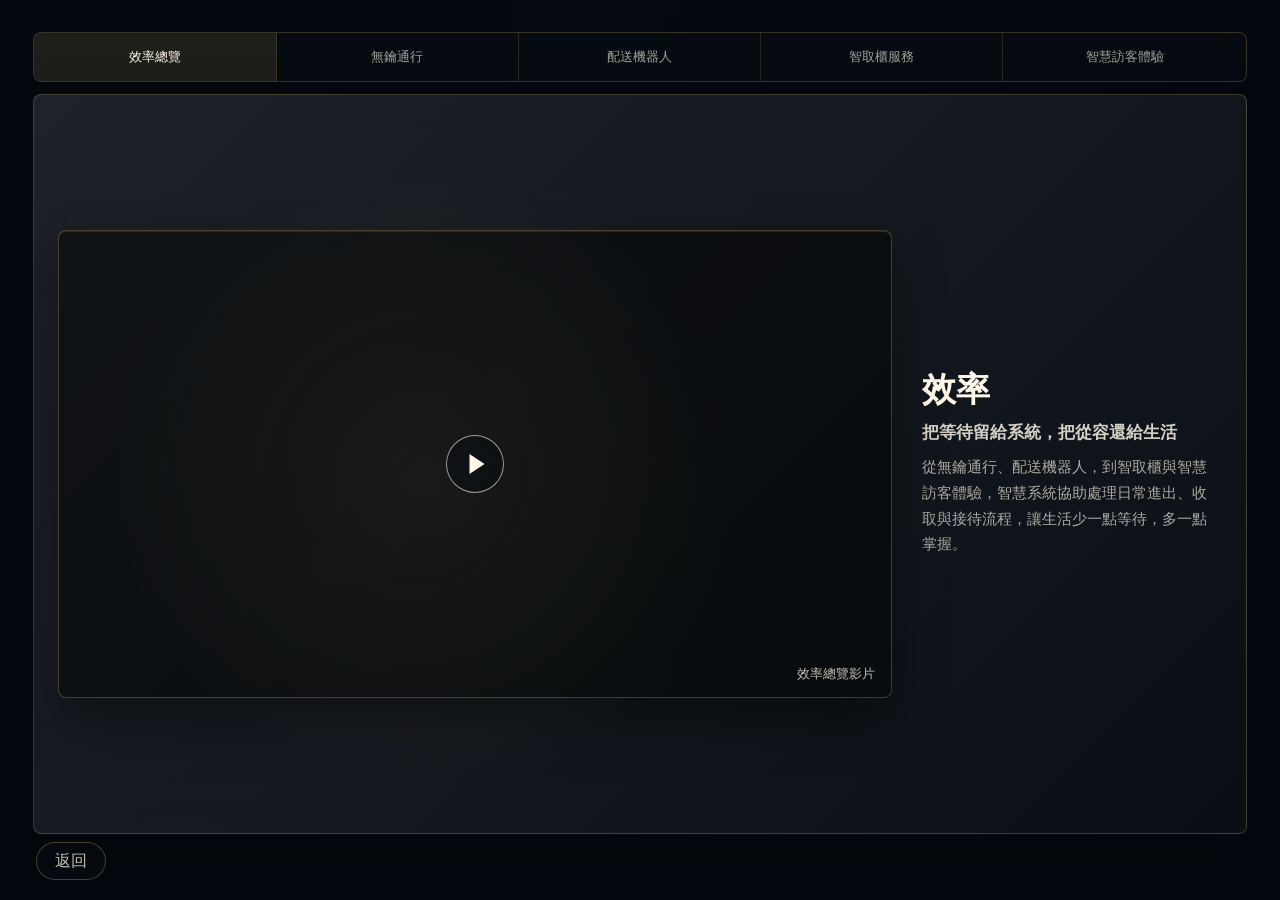
==== efficiency.html @ 7882ff26 "Add files via upload" ====
<!doctype html>
<html lang="zh-Hant">
  <head>
    <meta charset="utf-8" />
    <meta name="viewport" content="width=device-width, initial-scale=1" />
    <title>星河帝寶｜效率主題</title>
    <meta name="theme-color" content="#060b12" />
    <style>
      :root {
        background: #060b12;
      }

      html,
      body {
        margin: 0;
        min-height: 100%;
        background: #060b12;
        color: #f5efe2;
      }

      .stage {
        background: #060b12;
      }
    </style>
    <link rel="stylesheet" href="styles.css?v=20260530-frame" />
    <link rel="stylesheet" href="safety.css?v=20260601-efficiency" />
  </head>
  <body style="background: #060b12; color: #f5efe2">
    <main class="stage safety-stage" style="background: #060b12" aria-label="星河帝寶效率主題">
      <div class="hero-bg" aria-hidden="true"></div>
      <div class="safety-shade" aria-hidden="true"></div>
      <div class="safety-particles" aria-hidden="true">
        <span></span>
        <span></span>
        <span></span>
        <span></span>
        <span></span>
        <span></span>
        <span></span>
        <span></span>
        <span></span>
        <span></span>
        <span></span>
        <span></span>
        <span></span>
        <span></span>
        <span></span>
        <span></span>
        <span></span>
        <span></span>
      </div>
      <div class="safety-grid" aria-hidden="true"></div>

      <section class="safety-workbench" aria-label="效率主題內容">
        <div class="detail-bar">
          <nav class="item-tabs" aria-label="效率主題項目">
            <button class="item-tab is-active" type="button" data-item="overview">效率總覽</button>
            <button class="item-tab" type="button" data-item="access">無鑰通行</button>
            <button class="item-tab" type="button" data-item="robot">配送機器人</button>
            <button class="item-tab" type="button" data-item="locker">智取櫃服務</button>
            <button class="item-tab" type="button" data-item="visitor">智慧訪客體驗</button>
          </nav>
        </div>

        <article class="smart-item overview-panel is-active" data-panel="overview">
          <div class="item-copy overview-copy">
            <h2>效率</h2>
            <h3>把等待留給系統，把從容還給生活</h3>
            <p>從無鑰通行、配送機器人，到智取櫃與智慧訪客體驗，智慧系統協助處理日常進出、收取與接待流程，讓生活少一點等待，多一點掌握。</p>
          </div>
          <div class="demo-area">
            <button class="feature-video" type="button" data-open-video="能源效率.mp4" aria-label="播放效率總覽影片">
              <video src="能源效率.mp4" muted playsinline preload="metadata"></video>
              <span class="play-mark" aria-hidden="true"></span>
              <span class="video-label">效率總覽影片</span>
            </button>
          </div>
        </article>

        <article class="smart-item" data-panel="access">
          <div class="demo-area">
            <button class="slide-video" type="button" data-open-video="能源效率.mp4" aria-label="播放無鑰通行影片">
              <video src="能源效率.mp4" muted playsinline preload="metadata"></video>
              <span class="play-mark" aria-hidden="true"></span>
              <span class="video-label">Keyless Flow</span>
            </button>
          </div>
          <div class="item-copy">
            <div class="item-title-row">
              <h2>無鑰通行</h2>
              <button
                class="info-trigger"
                type="button"
                aria-label="查看無鑰通行補充說明"
                data-info-title="無鑰通行"
                data-info-copy="無鑰通行是一段嶄新的回家體驗。從靠近社區入口感應通行、進入電梯不需感應磁扣，再到家門前以臉部辨識開門，讓您拋開忘記帶鑰匙的煩惱、需要掏出磁扣的麻煩，手上即使拿著包裹，也能從容回家。"
              >
                i
              </button>
            </div>
            <h3>雙手解放，回家順暢</h3>
            <p>從社區門禁、電梯搭乘到家門解鎖，不必煩惱手上拿著東西、忘記帶鑰匙出門，也能輕鬆回家。</p>
            <div class="point-list">
              <div><strong>不用翻找鑰匙</strong><span>只要帶著手機靠近社區門禁即可感應通行，少了找磁扣的停頓，回家更從容。</span></div>
              <div><strong>電梯不需過卡</strong><span>進入電梯後感應您的手機進行授權，不用再感應磁卡即可直接搭乘電梯。</span></div>
              <div><strong>到家刷臉開門</strong><span>智慧門鎖以臉部辨識進行開門，完成無鑰通行的回家體驗，不再擔心忘記帶鑰匙。</span></div>
            </div>
          </div>
        </article>

        <article class="smart-item" data-panel="robot">
          <div class="demo-area">
            <button class="slide-video" type="button" data-open-video="能源效率.mp4" aria-label="播放配送機器人影片">
              <video src="能源效率.mp4" muted playsinline preload="metadata"></video>
              <span class="play-mark" aria-hidden="true"></span>
              <span class="video-label">Delivery Robot</span>
            </button>
          </div>
          <div class="item-copy">
            <div class="item-title-row">
              <h2>配送機器人</h2>
              <button
                class="info-trigger"
                type="button"
                aria-label="查看配送機器人補充說明"
                data-info-title="配送機器人"
                data-info-copy="配送機器人協助將物品從公區送往指定位置，讓社區服務不只停在櫃台或大廳。對忙碌家庭來說，少一趟下樓，就是多一點時間留給生活。"
              >
                i
              </button>
            </div>
            <h3>少跑一趟，多一點自在</h3>
            <p>透過智慧配送服務，協助日常物品在社區內更有效率地移動，讓取物、收件與服務流程更省心。</p>
            <div class="point-list">
              <div><strong>配送更即時</strong><span>減少人員來回等待，讓物品傳遞更有效率。</span></div>
              <div><strong>生活少打斷</strong><span>忙碌時不必特地中斷取物，日常節奏更完整。</span></div>
              <div><strong>服務更有感</strong><span>把智慧科技轉成看得見的社區服務體驗。</span></div>
            </div>
          </div>
        </article>

        <article class="smart-item" data-panel="locker">
          <div class="demo-area">
            <button class="slide-video" type="button" data-open-video="能源效率.mp4" aria-label="播放智取櫃服務影片">
              <video src="能源效率.mp4" muted playsinline preload="metadata"></video>
              <span class="play-mark" aria-hidden="true"></span>
              <span class="video-label">Smart Locker</span>
            </button>
          </div>
          <div class="item-copy">
            <div class="item-title-row">
              <h2>智取櫃服務</h2>
              <button
                class="info-trigger"
                type="button"
                aria-label="查看智取櫃服務補充說明"
                data-info-title="智取櫃服務"
                data-info-copy="智取櫃讓包裹、文件或日常物品有更彈性的暫存與取用方式。您不必配合櫃台時間，也不必擔心錯過通知，回家後依照提示即可取件。"
              >
                i
              </button>
            </div>
            <h3>不必等人，也不怕錯過</h3>
            <p>以智慧櫃整合通知、暫存與取件流程，讓包裹與物品收取更彈性，生活安排不再被時間卡住。</p>
            <div class="point-list">
              <div><strong>取件更自由</strong><span>依通知自行取件，不必配合櫃台或配送時間。</span></div>
              <div><strong>暫存更安心</strong><span>物品集中管理，降低遺漏、誤拿與等待困擾。</span></div>
              <div><strong>流程更省心</strong><span>從通知到取件一站完成，減少日常瑣碎溝通。</span></div>
            </div>
          </div>
        </article>

        <article class="smart-item" data-panel="visitor">
          <div class="demo-area">
            <button class="slide-video" type="button" data-open-video="能源效率.mp4" aria-label="播放智慧訪客體驗影片">
              <video src="能源效率.mp4" muted playsinline preload="metadata"></video>
              <span class="play-mark" aria-hidden="true"></span>
              <span class="video-label">Smart Visitor</span>
            </button>
          </div>
          <div class="item-copy">
            <div class="item-title-row">
              <h2>智慧訪客體驗</h2>
              <button
                class="info-trigger"
                type="button"
                aria-label="查看智慧訪客體驗補充說明"
                data-info-title="智慧訪客體驗"
                data-info-copy="智慧訪客體驗讓來訪不再只依靠人工確認。從預約、通知、確認到通行，系統協助把流程整理清楚，讓親友來訪更順，社區管理也更有秩序。"
              >
                i
              </button>
            </div>
            <h3>來訪更順，接待更從容</h3>
            <p>整合訪客通知、身份確認與通行流程，讓親友、服務人員或重要來訪更容易被安排，也讓社區接待更有效率。</p>
            <div class="point-list">
              <div><strong>來訪先掌握</strong><span>訪客資訊與通知提前整理，減少臨時確認的混亂。</span></div>
              <div><strong>接待少等待</strong><span>通行流程更清楚，讓訪客抵達後更快完成確認。</span></div>
              <div><strong>管理有秩序</strong><span>訪客紀錄與權限更容易追蹤，社區服務更穩定。</span></div>
            </div>
          </div>
        </article>
      </section>

      <a class="back-home" href="index.html" aria-label="返回首頁">返回</a>

      <div class="video-modal" aria-hidden="true">
        <button class="modal-close" type="button" aria-label="關閉影片">×</button>
        <video controls playsinline></video>
      </div>

      <div class="info-modal" aria-hidden="true" role="dialog" aria-modal="true" aria-labelledby="info-title">
        <div class="info-dialog">
          <button class="info-close" type="button" aria-label="關閉補充說明">×</button>
          <h2 id="info-title"></h2>
          <p class="info-copy"></p>
        </div>
      </div>
    </main>

    <script src="safety.js"></script>
  </body>
</html>
---- styles.css ----
:root {
  --paper: #f5efe2;
  --muted: rgba(245, 239, 226, 0.72);
  --quiet: rgba(245, 239, 226, 0.5);
  --gold: #d6b36a;
  --soft-gold: #b99755;
  --steel: #9bb8ce;
  --smoke: rgba(13, 20, 29, 0.68);
  --deep: #06101d;
}

* {
  box-sizing: border-box;
}

html,
body {
  width: 100%;
  min-height: 100%;
  margin: 0;
}

body {
  display: grid;
  min-height: 100dvh;
  place-items: center;
  overflow: hidden;
  background: #05080d;
  color: var(--paper);
  font-family: "Noto Sans TC", "Microsoft JhengHei", "PingFang TC", system-ui, sans-serif;
}

.stage {
  position: relative;
  width: 100vw;
  height: 100dvh;
  min-width: 320px;
  min-height: 240px;
  overflow: hidden;
  isolation: isolate;
  background: var(--deep);
}

.hero-bg {
  position: absolute;
  inset: 0;
  z-index: -4;
  background-image: url("星河帝寶夜景0325_0.jpg");
  background-position: center 47%;
  background-size: cover;
  filter: saturate(0.78) contrast(1.08) brightness(0.84);
  transform: scale(1.025);
  animation: imageBreath 18s ease-in-out infinite;
}

.living-light {
  position: absolute;
  inset: 0;
  z-index: -3;
  background:
    linear-gradient(102deg, transparent 0%, transparent 44%, rgba(219, 190, 128, 0.16) 49%, rgba(244, 229, 189, 0.1) 51%, transparent 57%, transparent 100%),
    radial-gradient(circle at 50% 57%, rgba(214, 179, 106, 0.12), transparent 17%);
  mix-blend-mode: screen;
  opacity: 0.72;
  transform: translateX(-28%);
  animation: facadeSweep 14s ease-in-out infinite;
}

.particle-field {
  position: absolute;
  inset: 0;
  z-index: -2;
  overflow: hidden;
  pointer-events: none;
}

.particle-field span {
  position: absolute;
  --rise: -230px;
  --sway: 22px;
  --float-time: 10.8s;
  --sway-time: 5.4s;
  width: 7px;
  height: 7px;
  border-radius: 50%;
  opacity: 0;
  animation: particleRise var(--float-time) linear infinite;
}

.particle-field span::before {
  position: absolute;
  inset: 0;
  border-radius: inherit;
  content: "";
  background:
    radial-gradient(circle at 42% 38%, rgba(255, 252, 231, 1) 0 14%, rgba(255, 224, 152, 0.95) 22%, rgba(214, 179, 106, 0.28) 48%, rgba(214, 179, 106, 0) 72%);
  box-shadow: 0 0 12px rgba(255, 234, 185, 0.72), 0 0 34px rgba(214, 179, 106, 0.42);
  filter: blur(0.15px);
  animation: particleSway var(--sway-time) ease-in-out infinite alternate;
}

.particle-field span:nth-child(1) {
  left: 20%;
  top: 76%;
  --rise: -215px;
  --sway: 18px;
  --float-time: 10.6s;
  --sway-time: 5.8s;
  animation-delay: 0s;
}

.particle-field span:nth-child(2) {
  left: 28%;
  top: 74%;
  width: 5px;
  height: 5px;
  --rise: -240px;
  --sway: -24px;
  --float-time: 11.4s;
  --sway-time: 6.4s;
  animation-delay: 1.4s;
}

.particle-field span:nth-child(3) {
  left: 35%;
  top: 77%;
  --rise: -225px;
  --sway: 26px;
  --float-time: 10.9s;
  --sway-time: 5.1s;
  animation-delay: 2.6s;
}

.particle-field span:nth-child(4) {
  left: 43%;
  top: 75%;
  width: 5px;
  height: 5px;
  --rise: -248px;
  --sway: -20px;
  --float-time: 12s;
  --sway-time: 6.1s;
  animation-delay: 4.1s;
}

.particle-field span:nth-child(5) {
  left: 51%;
  top: 78%;
  --rise: -218px;
  --sway: 16px;
  --float-time: 10.2s;
  --sway-time: 4.9s;
  animation-delay: 5.2s;
}

.particle-field span:nth-child(6) {
  left: 58%;
  top: 73%;
  width: 9px;
  height: 9px;
  --rise: -255px;
  --sway: -26px;
  --float-time: 12.4s;
  --sway-time: 6.8s;
  animation-delay: 6.3s;
}

.particle-field span:nth-child(7) {
  left: 65%;
  top: 76%;
  width: 5px;
  height: 5px;
  --rise: -232px;
  --sway: 22px;
  --float-time: 11.1s;
  --sway-time: 5.6s;
  animation-delay: 7.1s;
}

.particle-field span:nth-child(8) {
  left: 73%;
  top: 74%;
  --rise: -246px;
  --sway: -18px;
  --float-time: 12.8s;
  --sway-time: 6.3s;
  animation-delay: 8s;
}

.particle-field span:nth-child(9) {
  left: 82%;
  top: 77%;
  width: 5px;
  height: 5px;
  --rise: -226px;
  --sway: 20px;
  --float-time: 10.8s;
  --sway-time: 5.3s;
  animation-delay: 0.7s;
}

.particle-field span:nth-child(10) {
  left: 24%;
  top: 80%;
  --rise: -238px;
  --sway: -28px;
  --float-time: 11.8s;
  --sway-time: 6.7s;
  animation-delay: 2.1s;
}

.particle-field span:nth-child(11) {
  left: 47%;
  top: 81%;
  width: 8px;
  height: 8px;
  --rise: -260px;
  --sway: 24px;
  --float-time: 12.2s;
  --sway-time: 5.9s;
  animation-delay: 3.4s;
}

.particle-field span:nth-child(12) {
  left: 70%;
  top: 79%;
  width: 5px;
  height: 5px;
  --rise: -222px;
  --sway: -22px;
  --float-time: 10.4s;
  --sway-time: 5.7s;
  animation-delay: 4.8s;
}

.particle-field span:nth-child(13) {
  left: 56%;
  top: 82%;
  --rise: -242px;
  --sway: 30px;
  --float-time: 12.6s;
  --sway-time: 6.5s;
  animation-delay: 6s;
}

.particle-field span:nth-child(14) {
  left: 37%;
  top: 82%;
  width: 5px;
  height: 5px;
  --rise: -228px;
  --sway: -18px;
  --float-time: 11.3s;
  --sway-time: 5.2s;
  animation-delay: 7.5s;
}

.atmosphere {
  position: absolute;
  inset: 0;
  z-index: -3;
  background:
    linear-gradient(90deg, rgba(3, 7, 11, 0.9) 0%, rgba(3, 7, 11, 0.36) 39%, rgba(3, 7, 11, 0.36) 63%, rgba(3, 7, 11, 0.88) 100%),
    linear-gradient(180deg, rgba(4, 8, 13, 0.62) 0%, rgba(4, 8, 13, 0.1) 34%, rgba(4, 8, 13, 0.92) 100%),
  radial-gradient(circle at 54% 32%, rgba(214, 179, 106, 0.1), transparent 34%);
}

.architecture-grid {
  position: absolute;
  inset: 0;
  z-index: -2;
  border: 0;
  pointer-events: none;
  display: none;
}

.architecture-grid::before,
.architecture-grid::after {
  position: absolute;
  content: "";
  opacity: 0.42;
}

.architecture-grid::before {
  top: 0;
  bottom: 0;
  left: 38.4%;
  width: 1px;
  background: linear-gradient(180deg, transparent, rgba(180, 210, 230, 0.65), transparent);
}

.architecture-grid::after {
  right: 0;
  bottom: 18.4%;
  left: 0;
  height: 1px;
  background: linear-gradient(90deg, transparent, rgba(214, 179, 106, 0.65), transparent);
}

@keyframes imageBreath {
  0%,
  100% {
    filter: saturate(0.78) contrast(1.08) brightness(0.82);
    transform: scale(1.025);
  }

  50% {
    filter: saturate(0.84) contrast(1.1) brightness(0.9);
    transform: scale(1.04);
  }
}

@keyframes facadeSweep {
  0%,
  18% {
    opacity: 0;
    transform: translateX(-36%);
  }

  48% {
    opacity: 0.52;
  }

  78%,
  100% {
    opacity: 0;
    transform: translateX(34%);
  }
}

@keyframes particleRise {
  0% {
    opacity: 0;
    transform: translate3d(0, 12px, 0) scale(0.58);
  }

  18% {
    opacity: 0.96;
  }

  48% {
    opacity: 0.82;
  }

  76% {
    opacity: 0.34;
  }

  100% {
    opacity: 0;
    transform: translate3d(0, var(--rise), 0) scale(1.2);
  }
}

@keyframes particleSway {
  0% {
    transform: translate3d(calc(var(--sway) * -0.4), 0, 0);
  }

  50% {
    transform: translate3d(var(--sway), -6px, 0);
  }

  100% {
    transform: translate3d(calc(var(--sway) * -0.75), 0, 0);
  }
}

.hero-copy {
  position: absolute;
  top: 13.8%;
  left: 3.2%;
  width: 43%;
  min-width: 360px;
}

.kicker {
  margin: 0 0 18px;
  color: var(--gold);
  font-size: 12px;
  font-weight: 600;
  letter-spacing: 0;
}

h1 {
  margin: 0;
  color: #fffaf0;
  font-family: "Noto Serif TC", "Source Han Serif TC", "PMingLiU", serif;
  font-size: clamp(54px, 7.4vw, 88px);
  font-weight: 600;
  line-height: 1.02;
  letter-spacing: 0;
  text-shadow: 0 12px 34px rgba(0, 0, 0, 0.6);
}

.lead {
  width: min(100%, 420px);
  margin: 20px 0 0;
  color: rgba(245, 239, 226, 0.82);
  font-size: clamp(16px, 1.55vw, 19px);
  font-weight: 400;
  line-height: 1.75;
}

.meta-strip {
  display: flex;
  flex-wrap: wrap;
  gap: 10px;
  margin-top: 32px;
}

.meta-strip span {
  display: inline-flex;
  height: 30px;
  align-items: center;
  border: 1px solid rgba(214, 179, 106, 0.28);
  border-radius: 999px;
  padding: 0 13px;
  color: rgba(245, 239, 226, 0.72);
  background: rgba(6, 16, 29, 0.4);
  font-size: 12px;
  backdrop-filter: blur(12px);
}

.theme-nav {
  position: absolute;
  right: 2.4%;
  bottom: 5.6%;
  left: 2.4%;
  display: grid;
  width: auto;
  grid-template-columns: repeat(5, minmax(0, 1fr));
  gap: 0;
  overflow: hidden;
  border: 1px solid rgba(214, 179, 106, 0.28);
  border-radius: 8px;
  background:
    linear-gradient(180deg, rgba(255, 255, 255, 0.08), rgba(255, 255, 255, 0.02)),
    rgba(8, 13, 19, 0.72);
  box-shadow: 0 20px 50px rgba(0, 0, 0, 0.35), inset 0 1px 0 rgba(255, 255, 255, 0.1);
  backdrop-filter: blur(20px);
}

.theme-link {
  position: relative;
  display: grid;
  min-height: 136px;
  grid-template-columns: 1fr;
  grid-template-rows: 20px 1fr auto auto;
  align-content: stretch;
  justify-items: start;
  overflow: hidden;
  border: 0;
  border-right: 1px solid rgba(214, 179, 106, 0.18);
  border-radius: 0;
  padding: 18px 18px 16px;
  color: var(--paper);
  text-decoration: none;
  background: transparent;
  box-shadow: none;
  transition: background 220ms ease, color 220ms ease;
}

.theme-link::before {
  position: absolute;
  right: 18px;
  bottom: 16px;
  left: 18px;
  height: 1px;
  content: "";
  background: linear-gradient(90deg, var(--soft-gold), transparent);
  opacity: 0;
}

.theme-link::after {
  position: absolute;
  inset: 0;
  content: "";
  background: linear-gradient(180deg, rgba(214, 179, 106, 0.12), transparent 58%);
  opacity: 0;
  transition: opacity 220ms ease;
}

.theme-link:focus-visible,
.theme-link:hover {
  background: rgba(214, 179, 106, 0.08);
  color: #fff7e6;
  outline: none;
}

.theme-link:focus-visible::after,
.theme-link:hover::after {
  opacity: 1;
}

.theme-number {
  position: relative;
  z-index: 1;
  grid-row: 1;
  align-self: start;
  color: rgba(214, 179, 106, 0.52);
  font-family: Georgia, serif;
  font-size: 18px;
  line-height: 1;
}

.theme-icon {
  position: absolute;
  top: 16px;
  right: 16px;
  display: grid;
  width: 34px;
  height: 34px;
  place-items: center;
  border: 1px solid rgba(214, 179, 106, 0.34);
  border-radius: 50%;
  color: rgba(245, 239, 226, 0.68);
  background: rgba(0, 0, 0, 0.14);
}

.theme-icon svg {
  width: 19px;
  height: 19px;
  fill: none;
  stroke: currentColor;
  stroke-linecap: round;
  stroke-linejoin: round;
  stroke-width: 1.7;
}

.theme-title {
  position: relative;
  z-index: 1;
  grid-row: 3;
  align-self: end;
  color: #fff7e7;
  font-size: clamp(24px, 2.35vw, 31px);
  font-weight: 650;
  line-height: 1.08;
  margin-top: 0;
}

.theme-note {
  position: relative;
  z-index: 1;
  grid-row: 4;
  align-self: start;
  margin-top: 7px;
  margin-bottom: 13px;
  color: rgba(245, 239, 226, 0.58);
  font-size: 13px;
  line-height: 1.3;
}

.theme-link:last-child {
  border-right: 0;
}

.tech-ornament {
  position: absolute;
  right: 2.8%;
  bottom: 2.8%;
  left: 2.8%;
  display: flex;
  height: 18px;
  align-items: center;
  justify-content: center;
  gap: 13px;
  pointer-events: none;
}

.ornament-line {
  width: min(23vw, 230px);
  height: 1px;
  background: linear-gradient(90deg, transparent, rgba(214, 179, 106, 0.36));
}

.ornament-line:last-child {
  background: linear-gradient(90deg, rgba(214, 179, 106, 0.36), transparent);
}

.ornament-node {
  position: relative;
  width: 8px;
  height: 8px;
  border: 1px solid rgba(214, 179, 106, 0.62);
  border-radius: 50%;
  box-shadow: 0 0 18px rgba(214, 179, 106, 0.24);
}

.ornament-node::before,
.ornament-node::after {
  position: absolute;
  top: 50%;
  width: 26px;
  height: 1px;
  content: "";
  background: rgba(214, 179, 106, 0.18);
}

.ornament-node::before {
  right: 12px;
}

.ornament-node::after {
  left: 12px;
}

.page-transition {
  position: absolute;
  inset: 0;
  z-index: 30;
  background: #05080d;
  opacity: 0;
  pointer-events: none;
  transition: opacity 160ms ease;
}

.page-transition.is-active {
  opacity: 1;
}

@media (prefers-reduced-motion: reduce) {
  .hero-bg,
  .living-light,
  .particle-field span {
    animation: none;
  }
}

@media (max-width: 760px) {
  body {
    overflow: auto;
  }

  .stage {
    width: 100vw;
    height: max(100dvh, 760px);
  }

  .hero-copy {
    top: 14%;
    min-width: 0;
    width: 82%;
  }

  .theme-nav {
    right: 7%;
    bottom: 8%;
    left: 7%;
    width: auto;
    grid-template-columns: repeat(2, minmax(0, 1fr));
  }

  .theme-link {
    border-right: 1px solid rgba(214, 179, 106, 0.18);
    border-bottom: 1px solid rgba(214, 179, 106, 0.18);
  }

  .theme-link:nth-child(2n) {
    border-right: 0;
  }

  .theme-link:last-child {
    grid-column: span 2;
    border-bottom: 0;
  }
}
---- safety.css ----
.safety-stage {
  background: #060b12;
}

.safety-shade {
  position: absolute;
  inset: 0;
  z-index: -3;
  background:
    linear-gradient(90deg, rgba(4, 8, 14, 0.92), rgba(4, 8, 14, 0.44) 45%, rgba(4, 8, 14, 0.82)),
    linear-gradient(180deg, rgba(4, 8, 14, 0.58), rgba(4, 8, 14, 0.78));
}

.safety-grid {
  position: absolute;
  inset: 0;
  z-index: -2;
  border: 0;
  pointer-events: none;
  display: none;
}

.safety-grid::before {
  position: absolute;
  right: 0;
  bottom: 36%;
  left: 0;
  height: 1px;
  content: "";
  background: linear-gradient(90deg, transparent, rgba(214, 179, 106, 0.34), transparent);
}

.safety-particles {
  position: absolute;
  inset: 0;
  z-index: 0;
  overflow: hidden;
  mix-blend-mode: normal;
  pointer-events: none;
}

.safety-particles span {
  position: absolute;
  --rise: -260px;
  --sway: 18px;
  --float-time: 12s;
  --sway-time: 6.2s;
  width: 8px;
  height: 8px;
  border-radius: 50%;
  opacity: 0;
  animation: safetyParticleRise var(--float-time) linear infinite;
}

.safety-particles span::before {
  position: absolute;
  inset: 0;
  border-radius: inherit;
  content: "";
  background:
    radial-gradient(circle at 42% 38%, rgba(255, 252, 231, 1) 0 13%, rgba(255, 224, 152, 1) 25%, rgba(214, 179, 106, 0.42) 54%, rgba(214, 179, 106, 0) 78%);
  box-shadow: 0 0 18px rgba(255, 234, 185, 0.9), 0 0 52px rgba(214, 179, 106, 0.55);
  animation: safetyParticleSway var(--sway-time) ease-in-out infinite alternate;
}

.safety-particles span:nth-child(1) {
  left: 5%;
  top: 13%;
  --rise: -230px;
  --sway: 18px;
  animation-delay: 0s;
}

.safety-particles span:nth-child(2) {
  left: 18%;
  top: 9%;
  width: 5px;
  height: 5px;
  --rise: -260px;
  --sway: -20px;
  --float-time: 13s;
  animation-delay: 1.7s;
}

.safety-particles span:nth-child(3) {
  left: 34%;
  top: 9%;
  width: 8px;
  height: 8px;
  --rise: -285px;
  --sway: 24px;
  --float-time: 13.6s;
  animation-delay: 3.2s;
}

.safety-particles span:nth-child(4) {
  left: 55%;
  top: 9%;
  width: 5px;
  height: 5px;
  --rise: -245px;
  --sway: -16px;
  animation-delay: 4.8s;
}

.safety-particles span:nth-child(5) {
  left: 74%;
  top: 9%;
  --rise: -270px;
  --sway: 22px;
  --float-time: 12.8s;
  animation-delay: 6.1s;
}

.safety-particles span:nth-child(6) {
  left: 95%;
  top: 13%;
  width: 5px;
  height: 5px;
  --rise: -240px;
  --sway: -18px;
  animation-delay: 7.5s;
}

.safety-particles span:nth-child(7) {
  left: 4%;
  top: 54%;
  width: 6px;
  height: 6px;
  --rise: -300px;
  --sway: 26px;
  --float-time: 14s;
  animation-delay: 8.6s;
}

.safety-particles span:nth-child(8) {
  left: 96%;
  top: 51%;
  width: 6px;
  height: 6px;
  --rise: -280px;
  --sway: -24px;
  --float-time: 13.4s;
  animation-delay: 9.4s;
}

.safety-particles span:nth-child(9) {
  left: 11%;
  top: 93%;
  width: 5px;
  height: 5px;
  --rise: -210px;
  --sway: 16px;
  --float-time: 12.4s;
  animation-delay: 2.4s;
}

.safety-particles span:nth-child(10) {
  left: 28%;
  top: 94%;
  width: 6px;
  height: 6px;
  --rise: -230px;
  --sway: -20px;
  --float-time: 13.2s;
  animation-delay: 3.9s;
}

.safety-particles span:nth-child(11) {
  left: 58%;
  top: 94%;
  width: 7px;
  height: 7px;
  --rise: -260px;
  --sway: 24px;
  --float-time: 14s;
  animation-delay: 6.7s;
}

.safety-particles span:nth-child(12) {
  left: 86%;
  top: 93%;
  width: 5px;
  height: 5px;
  --rise: -280px;
  --sway: -22px;
  --float-time: 13.6s;
  animation-delay: 8.2s;
}

.safety-particles span:nth-child(13) {
  left: 2.2%;
  top: 34%;
  width: 5px;
  height: 5px;
  --rise: -180px;
  --sway: 14px;
  --float-time: 11.8s;
  animation-delay: 1.1s;
}

.safety-particles span:nth-child(14) {
  left: 97.8%;
  top: 34%;
  width: 5px;
  height: 5px;
  --rise: -190px;
  --sway: -16px;
  --float-time: 12.6s;
  animation-delay: 2.8s;
}

.safety-particles span:nth-child(15) {
  left: 44%;
  top: 14%;
  width: 10px;
  height: 10px;
  --rise: -220px;
  --sway: 22px;
  --float-time: 13.4s;
  animation-delay: 4.4s;
}

.safety-particles span:nth-child(16) {
  left: 73%;
  top: 88%;
  width: 9px;
  height: 9px;
  --rise: -240px;
  --sway: -24px;
  --float-time: 13s;
  animation-delay: 5.7s;
}

.safety-particles span:nth-child(17) {
  left: 2.4%;
  top: 76%;
  width: 7px;
  height: 7px;
  --rise: -210px;
  --sway: 18px;
  --float-time: 12.2s;
  animation-delay: 7.3s;
}

.safety-particles span:nth-child(18) {
  left: 97.6%;
  top: 72%;
  width: 7px;
  height: 7px;
  --rise: -210px;
  --sway: -18px;
  --float-time: 12.2s;
  animation-delay: 8.8s;
}

.safety-workbench,
.back-home {
  z-index: 1;
}

@keyframes safetyParticleRise {
  0% {
    opacity: 0;
    transform: translate3d(0, 16px, 0) scale(0.62);
  }

  18% {
    opacity: 0.95;
  }

  58% {
    opacity: 0.7;
  }

  100% {
    opacity: 0;
    transform: translate3d(0, var(--rise), 0) scale(1.18);
  }
}

@keyframes safetyParticleSway {
  0% {
    transform: translate3d(calc(var(--sway) * -0.45), 0, 0);
  }

  50% {
    transform: translate3d(var(--sway), -7px, 0);
  }

  100% {
    transform: translate3d(calc(var(--sway) * -0.7), 0, 0);
  }
}

.safety-hero {
  position: absolute;
  top: 6.5%;
  right: 6.2%;
  left: 6.2%;
  display: block;
}

.section-copy h1 {
  margin: 0;
  font-size: clamp(42px, 5.6vw, 64px);
}

.section-copy .lead {
  width: min(100%, 720px);
  margin-top: 8px;
  font-size: clamp(14px, 1.2vw, 16px);
  line-height: 1.65;
}

.feature-video,
.slide-video {
  position: relative;
  display: block;
  width: 100%;
  overflow: hidden;
  border: 1px solid rgba(214, 179, 106, 0.28);
  border-radius: 8px;
  padding: 0;
  aspect-ratio: 16 / 9;
  background: rgba(0, 0, 0, 0.42);
  box-shadow: 0 24px 52px rgba(0, 0, 0, 0.36), inset 0 1px 0 rgba(255, 255, 255, 0.1);
  cursor: pointer;
}

.feature-video::after,
.slide-video::after {
  position: absolute;
  inset: 0;
  content: "";
  background: linear-gradient(105deg, transparent 0%, transparent 38%, rgba(245, 239, 226, 0.22) 49%, transparent 60%, transparent 100%);
  opacity: 0;
  transform: translateX(-42%);
  animation: mediaSheen 5.8s ease-in-out infinite;
  pointer-events: none;
}

.feature-video {
  align-self: center;
}

.overview-menu {
  position: absolute;
  right: 6.2%;
  bottom: 10.5%;
  left: 6.2%;
  display: grid;
  grid-template-columns: repeat(5, minmax(0, 1fr));
  overflow: hidden;
  border: 1px solid rgba(214, 179, 106, 0.26);
  border-radius: 8px;
  background:
    linear-gradient(180deg, rgba(255, 255, 255, 0.08), rgba(255, 255, 255, 0.02)),
    rgba(8, 13, 19, 0.76);
  box-shadow: 0 22px 54px rgba(0, 0, 0, 0.34);
  backdrop-filter: blur(18px);
}

.overview-card {
  display: grid;
  min-height: 126px;
  align-content: end;
  justify-items: start;
  border: 0;
  border-right: 1px solid rgba(214, 179, 106, 0.18);
  padding: 18px;
  color: #fff7e7;
  background: transparent;
  font: inherit;
  text-align: left;
}

.overview-card:last-child {
  border-right: 0;
}

.overview-card:hover,
.overview-card:focus-visible {
  background: rgba(214, 179, 106, 0.1);
  outline: none;
}

.overview-card span {
  align-self: start;
  color: rgba(214, 179, 106, 0.58);
  font-family: Georgia, serif;
  font-size: 18px;
}

.overview-card strong {
  margin-top: 24px;
  font-size: 23px;
  line-height: 1.15;
}

.overview-card small {
  margin-top: 8px;
  color: rgba(245, 239, 226, 0.58);
  font-size: 13px;
  line-height: 1.35;
}

.feature-video video,
.slide-video video {
  width: 100%;
  height: 100%;
  display: block;
  object-fit: cover;
  opacity: 0.72;
}

.play-mark {
  position: absolute;
  top: 50%;
  left: 50%;
  width: 58px;
  height: 58px;
  border: 1px solid rgba(245, 239, 226, 0.62);
  border-radius: 50%;
  background: rgba(6, 11, 18, 0.48);
  transform: translate(-50%, -50%);
  backdrop-filter: blur(12px);
}

.play-mark::before {
  position: absolute;
  top: 50%;
  left: 53%;
  width: 0;
  height: 0;
  border-top: 10px solid transparent;
  border-bottom: 10px solid transparent;
  border-left: 15px solid #fff7e7;
  content: "";
  transform: translate(-50%, -50%);
}

.video-label {
  position: absolute;
  right: 16px;
  bottom: 14px;
  color: rgba(245, 239, 226, 0.78);
  font-size: 13px;
}

.safety-workbench {
  position: absolute;
  right: 2.6%;
  top: 3.5%;
  bottom: 7.3%;
  left: 2.6%;
  display: flex;
  min-height: 0;
  flex-direction: column;
}

.detail-bar {
  margin-bottom: 12px;
}

.back-overview {
  border: 1px solid rgba(214, 179, 106, 0.26);
  border-radius: 8px;
  color: rgba(245, 239, 226, 0.76);
  background: rgba(8, 13, 19, 0.66);
  font: inherit;
  font-size: 14px;
  backdrop-filter: blur(14px);
}

.item-tabs {
  display: grid;
  grid-template-columns: repeat(auto-fit, minmax(0, 1fr));
  overflow: hidden;
  border: 1px solid rgba(214, 179, 106, 0.24);
  border-radius: 8px;
  background: rgba(8, 13, 19, 0.72);
  backdrop-filter: blur(18px);
}

.item-tab {
  min-height: 48px;
  border: 0;
  border-right: 1px solid rgba(214, 179, 106, 0.16);
  color: rgba(245, 239, 226, 0.66);
  background: transparent;
  font: inherit;
  font-size: 13px;
}

.item-tab:last-child {
  border-right: 0;
}

.item-tab.is-active {
  color: #fff7e7;
  background: rgba(214, 179, 106, 0.12);
}

.smart-item {
  display: none;
  grid-template-columns: minmax(0, 2.25fr) minmax(260px, 0.95fr);
  flex: 1;
  min-height: 0;
  gap: 28px;
  border: 1px solid rgba(214, 179, 106, 0.24);
  border-radius: 8px;
  padding: 24px;
  background:
    linear-gradient(135deg, rgba(255, 255, 255, 0.09), rgba(255, 255, 255, 0.03)),
    rgba(6, 11, 18, 0.74);
  box-shadow: 0 26px 56px rgba(0, 0, 0, 0.34);
  backdrop-filter: blur(20px);
}

.smart-item.is-active {
  display: grid;
  animation: panelIn 260ms ease-out both;
}

.overview-panel {
  grid-template-columns: minmax(0, 2fr) minmax(250px, 0.72fr);
  gap: 30px;
  background:
    radial-gradient(circle at 32% 52%, rgba(214, 179, 106, 0.12), transparent 34%),
    linear-gradient(135deg, rgba(255, 255, 255, 0.1), rgba(255, 255, 255, 0.025)),
    rgba(6, 11, 18, 0.76);
}

.overview-panel .feature-video {
  width: min(100%, 920px);
  max-width: none;
  justify-self: center;
}

.overview-panel .demo-area {
  order: 1;
  align-items: center;
  justify-items: stretch;
}

.overview-copy {
  display: grid;
  order: 2;
  align-content: center;
  max-height: none;
  overflow: visible;
  padding-right: 0;
}

.overview-copy h2 {
  font-family: "Noto Serif TC", "Source Han Serif TC", "PMingLiU", serif;
  font-size: clamp(56px, 6vw, 76px);
  font-weight: 600;
  line-height: 1;
}

.overview-copy h3 {
  margin-top: 18px;
  color: rgba(255, 247, 231, 0.88);
  font-size: 21px;
  line-height: 1.55;
}

.overview-copy p {
  margin-top: 16px;
  color: rgba(245, 239, 226, 0.66);
  font-size: 15px;
  line-height: 1.75;
}

.demo-area {
  display: grid;
  min-height: 0;
  place-items: center;
}

.tablet-frame,
.phone-frame {
  position: relative;
  border: 1px solid rgba(230, 220, 198, 0.26);
  border-radius: 22px;
  padding: 12px;
  background: linear-gradient(145deg, rgba(58, 61, 65, 0.8), rgba(12, 14, 17, 0.92));
  box-shadow: 0 22px 46px rgba(0, 0, 0, 0.34), inset 0 1px 0 rgba(255, 255, 255, 0.16);
}

.tablet-frame {
  width: min(100%, 660px);
  aspect-ratio: 16 / 10;
  max-height: 100%;
}

.phone-frame {
  width: auto;
  height: 100%;
  aspect-ratio: 9 / 18;
  border-radius: 28px;
  align-self: stretch;
  justify-self: center;
  max-height: 100%;
}

.device-screen {
  display: block;
  width: 100%;
  height: 100%;
  overflow-y: scroll;
  overflow-x: hidden;
  min-height: 0;
  -webkit-overflow-scrolling: touch;
  touch-action: pan-y;
  border-radius: 13px;
  color: #f8f2e5;
  background:
    radial-gradient(circle at 78% 12%, rgba(214, 179, 106, 0.18), transparent 28%),
    linear-gradient(180deg, #141b24, #070b10);
}

.device-screen::-webkit-scrollbar,
.item-copy::-webkit-scrollbar {
  width: 4px;
}

.device-screen::-webkit-scrollbar-thumb,
.item-copy::-webkit-scrollbar-thumb {
  border-radius: 999px;
  background: rgba(214, 179, 106, 0.36);
}

.phone-frame .device-screen {
  border-radius: 20px;
}

.app-status {
  display: flex;
  align-items: center;
  justify-content: space-between;
  padding: 11px 16px 5px;
  color: rgba(255, 247, 231, 0.86);
  font-size: 11px;
  font-weight: 700;
}

.app-status div {
  display: flex;
  align-items: end;
  gap: 3px;
}

.app-status i {
  display: block;
  width: 3px;
  border-radius: 999px;
  background: rgba(255, 247, 231, 0.84);
}

.app-status i:nth-child(1) {
  height: 5px;
}

.app-status i:nth-child(2) {
  height: 7px;
}

.app-status i:nth-child(3) {
  height: 9px;
}

.app-bar {
  display: flex;
  align-items: end;
  justify-content: space-between;
  padding: 0 16px 10px;
}

.app-bar span {
  color: rgba(245, 239, 226, 0.58);
  font-size: 10px;
}

.app-bar strong {
  color: #fff7e7;
  font-size: 14px;
}

.screen-top {
  display: flex;
  justify-content: space-between;
  padding: 16px 18px 10px;
  color: rgba(245, 239, 226, 0.64);
  font-size: 12px;
}

.screen-top strong {
  color: #fff7e7;
}

.maintenance-screen {
  overflow-y: scroll;
  overflow-x: hidden;
}

.control-summary {
  display: grid;
  grid-template-columns: repeat(4, 1fr);
  gap: 8px;
  padding: 2px 18px 10px;
}

.control-summary div,
.elevator-panel,
.usage-panel,
.ai-advice {
  border: 1px solid rgba(214, 179, 106, 0.16);
  border-radius: 9px;
  background: rgba(255, 255, 255, 0.045);
  box-shadow: inset 0 1px 0 rgba(255, 247, 231, 0.05);
}

.control-summary div {
  min-width: 0;
  padding: 8px 9px;
}

.control-summary span,
.panel-head span,
.ai-advice span {
  display: block;
  color: rgba(245, 239, 226, 0.62);
  font-size: 10px;
  line-height: 1.2;
}

.control-summary strong {
  display: inline-block;
  margin-top: 3px;
  color: #fff7e7;
  font-size: 23px;
  font-weight: 600;
  line-height: 1;
}

.control-summary small {
  margin-left: 3px;
  color: rgba(245, 239, 226, 0.5);
  font-size: 10px;
}

.control-summary .attention {
  border-color: rgba(214, 179, 106, 0.36);
  background:
    radial-gradient(circle at 80% 20%, rgba(214, 179, 106, 0.16), transparent 42%),
    rgba(255, 255, 255, 0.055);
}

.control-grid {
  display: grid;
  grid-template-columns: 1.2fr 0.9fr;
  gap: 10px;
  padding: 0 18px 10px;
}

.elevator-panel,
.usage-panel {
  min-height: 224px;
  padding: 11px;
}

.panel-head {
  display: flex;
  align-items: center;
  justify-content: space-between;
  margin-bottom: 10px;
}

.panel-head span {
  color: rgba(255, 247, 231, 0.78);
  font-size: 12px;
  font-weight: 700;
}

.panel-head small {
  color: rgba(214, 179, 106, 0.66);
  font-size: 10px;
}

.elevator-list {
  display: grid;
  gap: 6px;
}

.elevator-list div {
  display: grid;
  grid-template-columns: minmax(80px, 1fr) auto;
  gap: 2px 8px;
  align-items: center;
  border: 1px solid rgba(245, 239, 226, 0.08);
  border-radius: 7px;
  padding: 6px 8px;
  background: rgba(6, 9, 13, 0.34);
}

.elevator-list span {
  color: rgba(245, 239, 226, 0.82);
  font-size: 11px;
  font-weight: 700;
}

.elevator-list strong {
  color: rgba(174, 219, 184, 0.95);
  font-size: 11px;
}

.elevator-list small {
  grid-column: 1 / -1;
  color: rgba(245, 239, 226, 0.48);
  font-size: 10px;
}

.elevator-list .needs-check {
  border-color: rgba(214, 179, 106, 0.3);
  background:
    linear-gradient(90deg, rgba(214, 179, 106, 0.12), rgba(6, 9, 13, 0.34));
}

.elevator-list .needs-check strong {
  color: rgba(232, 200, 133, 0.96);
}

.usage-chart {
  display: flex;
  align-items: end;
  gap: 8px;
  height: 90px;
  padding: 10px 10px 0;
  border-radius: 8px;
  background:
    linear-gradient(rgba(255, 255, 255, 0.045) 1px, transparent 1px) 0 0 / 100% 24px,
    rgba(6, 9, 13, 0.28);
}

.usage-chart i {
  display: block;
  flex: 1;
  min-width: 8px;
  border-radius: 999px 999px 3px 3px;
  background: linear-gradient(180deg, rgba(232, 200, 133, 0.92), rgba(95, 128, 126, 0.72));
  box-shadow: 0 0 14px rgba(214, 179, 106, 0.18);
}

.ai-advice {
  margin-top: 10px;
  padding: 9px 10px;
  background:
    radial-gradient(circle at 92% 0%, rgba(214, 179, 106, 0.14), transparent 35%),
    rgba(255, 255, 255, 0.045);
}

.ai-advice strong {
  display: block;
  margin-top: 5px;
  color: rgba(255, 247, 231, 0.9);
  font-size: 11px;
  line-height: 1.45;
}

.ai-advice small {
  display: block;
  margin-top: 4px;
  color: rgba(245, 239, 226, 0.45);
  font-size: 10px;
}

.energy-summary strong {
  font-size: 17px;
  font-weight: 500;
  white-space: nowrap;
}

.energy-summary em {
  color: rgba(245, 239, 226, 0.52);
  font-size: 11px;
  font-style: normal;
  font-weight: 700;
}

.impact-hero-card {
  margin: 0 18px 10px;
  border: 1px solid rgba(214, 179, 106, 0.22);
  border-radius: 10px;
  padding: 11px 12px;
  background:
    radial-gradient(circle at 90% 20%, rgba(214, 179, 106, 0.14), transparent 45%),
    rgba(255, 255, 255, 0.05);
  box-shadow: inset 0 1px 0 rgba(255, 247, 231, 0.06);
}

.impact-hero-card > span {
  display: block;
  margin-bottom: 9px;
  color: rgba(255, 247, 231, 0.82);
  font-size: 12px;
  font-weight: 700;
}

.impact-hero-card div {
  display: grid;
  grid-template-columns: repeat(3, 1fr);
  gap: 8px;
}

.impact-hero-card strong {
  display: block;
  border-radius: 8px;
  padding: 8px 9px;
  background: rgba(6, 9, 13, 0.3);
}

.impact-hero-card b {
  display: block;
  margin-top: 4px;
  color: #fff7e7;
  font-size: 17px;
  font-weight: 500;
  line-height: 1.1;
}

.impact-hero-card small {
  display: block;
  color: rgba(245, 239, 226, 0.46);
  font-size: 9px;
  line-height: 1.25;
}

.bems-grid {
  display: grid;
  grid-template-columns: minmax(0, 1.35fr) minmax(150px, 0.75fr);
  gap: 10px;
  padding: 0 18px 10px;
}

.bems-chart-card,
.load-shed-card {
  min-height: 202px;
  border: 1px solid rgba(214, 179, 106, 0.16);
  border-radius: 9px;
  padding: 11px;
  background: rgba(255, 255, 255, 0.045);
  box-shadow: inset 0 1px 0 rgba(255, 247, 231, 0.05);
}

.power-chart {
  position: relative;
  height: 148px;
  overflow: hidden;
  border-radius: 8px;
  background:
    linear-gradient(rgba(255, 255, 255, 0.045) 1px, transparent 1px) 0 36px / 100% 22px,
    linear-gradient(90deg, rgba(255, 255, 255, 0.045) 1px, transparent 1px) 0 36px / 28px 100%,
    rgba(6, 9, 13, 0.32);
}

.chart-legend {
  position: absolute;
  top: 8px;
  right: 10px;
  left: 10px;
  z-index: 2;
  display: flex;
  flex-wrap: wrap;
  gap: 6px 10px;
  color: rgba(245, 239, 226, 0.52);
  font-size: 8px;
  pointer-events: none;
}

.chart-legend span {
  display: inline-flex;
  align-items: center;
  gap: 4px;
}

.chart-legend span::before {
  content: "";
  display: inline-block;
  width: 14px;
  height: 0;
  border-top: 2px solid currentColor;
}

.legend-limit {
  color: rgba(217, 118, 91, 0.9);
}

.legend-current {
  color: rgba(154, 194, 184, 0.94);
}

.legend-forecast {
  color: rgba(214, 179, 106, 0.94);
}

.power-chart svg {
  position: absolute;
  inset: 0;
  width: 100%;
  height: 100%;
}

.limit-line,
.actual-line,
.forecast-line {
  position: absolute;
  left: 12px;
  right: 12px;
  border-radius: 999px;
  pointer-events: none;
}

.limit-line {
  top: 42px;
  height: 1px;
  border-top: 2px dashed rgba(217, 118, 91, 0.66);
}

.actual-line {
  bottom: 31px;
  height: 42px;
  border-bottom: 3px solid rgba(125, 207, 166, 0.9);
  clip-path: polygon(0 74%, 16% 63%, 32% 68%, 48% 51%, 64% 58%, 80% 38%, 100% 34%, 100% 100%, 0 100%);
  background: linear-gradient(180deg, rgba(125, 207, 166, 0.16), transparent);
}

.forecast-line {
  right: 10px;
  bottom: 18px;
  left: 49%;
  height: 61px;
  border-bottom: 3px dashed rgba(232, 200, 133, 0.95);
  clip-path: polygon(0 70%, 24% 55%, 48% 40%, 72% 26%, 100% 17%, 100% 100%, 0 100%);
  background: linear-gradient(180deg, rgba(232, 200, 133, 0.16), transparent);
}

.chart-area {
  opacity: 1;
}

.current-area {
  fill: rgba(154, 194, 184, 0.08);
}

.forecast-area {
  fill: rgba(214, 179, 106, 0.1);
}

.chart-line {
  fill: none;
  stroke-width: 1.7;
  stroke-linecap: round;
  stroke-linejoin: round;
}

.current-chart-line {
  stroke: rgba(154, 194, 184, 0.96);
}

.forecast-chart-line {
  stroke: rgba(214, 179, 106, 0.96);
  stroke-dasharray: 6 6;
}

.chart-axis {
  position: absolute;
  right: 12px;
  bottom: 6px;
  left: 12px;
  display: grid;
  grid-template-columns: repeat(5, 1fr);
  color: rgba(245, 239, 226, 0.36);
  font-size: 8px;
  pointer-events: none;
}

.chart-axis span:last-child {
  text-align: right;
}

.peak-dot {
  position: absolute;
  right: 18px;
  top: 19px;
  width: 10px;
  height: 10px;
  border-radius: 50%;
  background: rgba(232, 200, 133, 0.96);
  box-shadow: 0 0 18px rgba(232, 200, 133, 0.5);
}

.bems-advice {
  margin-top: 9px;
  padding: 8px 10px;
}

.load-shed-list {
  display: grid;
  gap: 7px;
}

.usage-share {
  display: grid;
  grid-template-columns: 76px 1fr;
  gap: 10px;
  align-items: center;
  margin-bottom: 10px;
  border: 1px solid rgba(245, 239, 226, 0.08);
  border-radius: 9px;
  padding: 9px;
  background: rgba(6, 9, 13, 0.28);
}

.share-ring {
  display: grid;
  place-items: center;
  width: 70px;
  height: 70px;
  border-radius: 50%;
  background:
    conic-gradient(
      rgba(154, 194, 184, 0.92) 0 46%,
      rgba(214, 179, 106, 0.9) 46% 74%,
      rgba(146, 164, 183, 0.86) 74% 90%,
      rgba(245, 239, 226, 0.32) 90% 100%
    );
  position: relative;
}

.share-ring::after {
  content: "";
  position: absolute;
  inset: 9px;
  border-radius: 50%;
  background: #0b1118;
}

.share-ring strong {
  position: relative;
  z-index: 1;
  text-align: center;
}

.share-ring strong {
  color: rgba(255, 247, 231, 0.86);
  font-size: 12px;
  font-weight: 600;
}

.share-list {
  display: grid;
  gap: 5px;
}

.share-list div {
  display: grid;
  grid-template-columns: 8px 1fr auto;
  align-items: center;
  gap: 6px;
}

.share-list i {
  width: 7px;
  height: 7px;
  border-radius: 50%;
}

.share-ac {
  background: rgba(154, 194, 184, 0.92);
}

.share-light {
  background: rgba(214, 179, 106, 0.9);
}

.share-vent {
  background: rgba(146, 164, 183, 0.86);
}

.share-other {
  background: rgba(245, 239, 226, 0.36);
}

.share-list span,
.share-list strong {
  font-size: 10px;
}

.share-list span {
  color: rgba(245, 239, 226, 0.64);
}

.share-list strong {
  color: rgba(255, 247, 231, 0.86);
  font-weight: 500;
}

.load-shed-list div {
  display: flex;
  align-items: center;
  justify-content: space-between;
  gap: 8px;
  border: 1px solid rgba(245, 239, 226, 0.08);
  border-radius: 7px;
  padding: 7px 8px;
  background: rgba(6, 9, 13, 0.34);
}

.load-shed-list span {
  color: rgba(245, 239, 226, 0.76);
  font-size: 10px;
  font-weight: 700;
}

.load-shed-list strong {
  color: rgba(232, 200, 133, 0.94);
  font-size: 10px;
  white-space: nowrap;
}

.impact-row {
  display: grid;
  grid-template-columns: repeat(3, 1fr);
  gap: 8px;
  padding: 0 18px 14px;
}

.impact-row div {
  border: 1px solid rgba(214, 179, 106, 0.16);
  border-radius: 9px;
  padding: 8px 9px;
  background:
    radial-gradient(circle at 85% 20%, rgba(214, 179, 106, 0.12), transparent 45%),
    rgba(255, 255, 255, 0.045);
}

.impact-row span {
  display: block;
  color: rgba(245, 239, 226, 0.58);
  font-size: 10px;
}

.impact-row strong {
  display: block;
  margin-top: 3px;
  color: #fff7e7;
  font-size: 16px;
  line-height: 1.1;
}

.impact-row small {
  display: block;
  margin-top: 4px;
  color: rgba(245, 239, 226, 0.42);
  font-size: 9px;
  line-height: 1.25;
}

.health-ring {
  display: grid;
  width: 120px;
  height: 120px;
  margin: 10px auto 14px;
  place-items: center;
  border: 10px solid rgba(214, 179, 106, 0.24);
  border-top-color: rgba(214, 179, 106, 0.92);
  border-right-color: rgba(214, 179, 106, 0.72);
  border-radius: 50%;
  animation: calmGlow 3.8s ease-in-out infinite;
}

.status-card {
  margin: 8px 18px;
  border: 1px solid rgba(214, 179, 106, 0.16);
  border-radius: 8px;
  padding: 10px 11px;
  background: rgba(255, 255, 255, 0.045);
}

.status-card span {
  display: block;
  margin-bottom: 4px;
  color: rgba(245, 239, 226, 0.74);
  font-size: 12px;
}

.status-card strong {
  display: block;
  color: #fff7e7;
  font-size: 20px;
}

.status-card small {
  color: rgba(245, 239, 226, 0.6);
  font-size: 11px;
  line-height: 1.55;
}

.primary-status {
  display: grid;
  grid-template-columns: 1fr auto;
  column-gap: 12px;
}

.primary-status small {
  grid-column: 1 / -1;
}

.health-ring span {
  display: block;
  font-size: 34px;
  font-weight: 700;
}

.health-ring small {
  margin-top: -22px;
  color: rgba(245, 239, 226, 0.58);
  font-size: 11px;
}

.metric-row,
.timeline-card,
.building-actions,
.call-status {
  margin: 8px 18px;
  border: 1px solid rgba(214, 179, 106, 0.18);
  border-radius: 8px;
  padding: 9px 11px;
  background: rgba(255, 255, 255, 0.05);
}

.metric-row,
.timeline-card {
  display: flex;
  justify-content: space-between;
  color: rgba(245, 239, 226, 0.65);
  font-size: 12px;
}

.metric-row strong,
.timeline-card strong {
  color: #fff7e7;
}

.alert-head {
  margin: 12px;
  border-radius: 14px;
  padding: 14px;
  color: #fff7e7;
}

.alert-head span {
  display: block;
  margin-bottom: 4px;
  font-size: 11px;
  opacity: 0.75;
}

.fire-head {
  background: linear-gradient(135deg, rgba(186, 74, 42, 0.84), rgba(92, 34, 26, 0.8));
}

.fire-alert-card,
.quake-alert-card,
.floor-card,
.escape-card,
.linkage-card {
  margin: 8px 12px;
  border: 1px solid rgba(255, 247, 231, 0.12);
  border-radius: 14px;
  background: rgba(255, 255, 255, 0.055);
  box-shadow: inset 0 1px 0 rgba(255, 247, 231, 0.06);
}

.fire-alert-card {
  padding: 12px;
  background:
    radial-gradient(circle at 90% 8%, rgba(255, 190, 119, 0.2), transparent 38%),
    linear-gradient(135deg, rgba(178, 61, 44, 0.9), rgba(55, 26, 25, 0.92));
  animation: fireWarningBreath 2.4s ease-in-out infinite;
}

.quake-alert-card {
  animation: fireWarningBreath 2.4s ease-in-out infinite;
}

.fire-alert-card span,
.quake-alert-card span,
.linkage-card span,
.card-head span {
  display: block;
  color: rgba(255, 247, 231, 0.72);
  font-size: 10px;
  line-height: 1.2;
}

.fire-alert-card strong {
  display: block;
  margin-top: 4px;
  color: #fff7e7;
  font-size: 17px;
  line-height: 1.2;
}

.fire-alert-card small {
  display: block;
  margin-top: 7px;
  color: rgba(255, 247, 231, 0.72);
  font-size: 10px;
}

.quake-alert-card {
  padding: 12px;
  background:
    radial-gradient(circle at 90% 8%, rgba(232, 200, 133, 0.16), transparent 38%),
    linear-gradient(135deg, rgba(130, 103, 64, 0.92), rgba(45, 36, 28, 0.94));
}

.quake-alert-card strong {
  display: block;
  margin-top: 4px;
  color: #fff7e7;
  font-size: 17px;
  line-height: 1.2;
}

.quake-alert-card small {
  display: block;
  margin-top: 7px;
  color: rgba(255, 247, 231, 0.72);
  font-size: 10px;
}

.floor-card,
.escape-card {
  padding: 10px;
}

.card-head {
  display: flex;
  justify-content: space-between;
  align-items: center;
  margin-bottom: 8px;
}

.card-head span {
  color: rgba(255, 247, 231, 0.82);
  font-size: 11px;
  font-weight: 700;
}

.card-head small {
  color: rgba(214, 179, 106, 0.74);
  font-size: 9px;
}

.real-map {
  position: relative;
  height: 128px;
  overflow: hidden;
  border-radius: 11px;
  background: rgba(7, 10, 13, 0.52);
}

.real-map img {
  display: block;
  width: 100%;
  height: 100%;
  object-fit: cover;
}

.quake-safe-map {
  position: relative;
  height: 128px;
  overflow: hidden;
  border-radius: 11px;
  background:
    linear-gradient(90deg, rgba(255, 247, 231, 0.08) 1px, transparent 1px) 0 0 / 42px 100%,
    linear-gradient(0deg, rgba(255, 247, 231, 0.08) 1px, transparent 1px) 0 0 / 100% 34px,
    rgba(7, 10, 13, 0.52);
}

.quake-safe-map span {
  position: absolute;
  border: 1px solid rgba(255, 247, 231, 0.14);
  border-radius: 999px;
  padding: 7px 10px;
  color: rgba(255, 247, 231, 0.78);
  background: rgba(255, 255, 255, 0.045);
  font-size: 10px;
}

.quake-safe-map .safe-zone {
  left: 18px;
  top: 46px;
  border-color: rgba(125, 207, 166, 0.36);
  color: rgba(198, 249, 222, 0.92);
  background: rgba(125, 207, 166, 0.08);
}

.quake-safe-map .glass-zone {
  right: 15px;
  top: 18px;
}

.quake-safe-map .cabinet-zone {
  right: 18px;
  bottom: 18px;
}

.escape-steps {
  display: grid;
  gap: 7px;
}

.escape-steps div {
  display: grid;
  grid-template-columns: 24px 1fr;
  column-gap: 8px;
  border-radius: 9px;
  padding: 7px;
  background: rgba(7, 10, 13, 0.34);
}

.escape-steps b {
  grid-row: 1 / 3;
  color: rgba(214, 179, 106, 0.86);
  font-size: 11px;
}

.escape-steps span {
  color: #fff7e7;
  font-size: 11px;
  font-weight: 700;
}

.escape-steps small {
  margin-top: 2px;
  color: rgba(245, 239, 226, 0.55);
  font-size: 9px;
}

.linkage-card {
  padding: 10px;
}

.linkage-card div {
  display: grid;
  grid-template-columns: 1fr;
  gap: 6px;
  margin-top: 8px;
}

.linkage-card strong {
  display: flex;
  align-items: center;
  justify-content: space-between;
  gap: 10px;
  border: 1px solid rgba(125, 207, 166, 0.22);
  border-radius: 9px;
  padding: 7px 9px;
  color: rgba(198, 249, 222, 0.9);
  background: rgba(125, 207, 166, 0.08);
  font-size: 10px;
  line-height: 1.25;
  text-align: left;
}

.linkage-card em {
  display: inline-block;
  color: rgba(245, 239, 226, 0.64);
  font-style: normal;
  font-size: 9px;
}

.linkage-card b {
  color: rgba(198, 249, 222, 0.96);
  font-size: 10px;
  font-weight: 700;
  text-align: right;
}

.quake-head {
  background: linear-gradient(135deg, rgba(141, 111, 64, 0.88), rgba(72, 58, 38, 0.86));
}

.mini-map {
  position: relative;
  height: 96px;
  margin: 12px;
  overflow: hidden;
  border: 1px solid rgba(245, 239, 226, 0.14);
  border-radius: 12px;
  background:
    linear-gradient(90deg, transparent 24%, rgba(245, 239, 226, 0.11) 25%, transparent 26%, transparent 62%, rgba(245, 239, 226, 0.1) 63%, transparent 64%),
    linear-gradient(0deg, transparent 42%, rgba(245, 239, 226, 0.1) 43%, transparent 44%),
    rgba(255, 255, 255, 0.04);
}

.route {
  position: absolute;
  right: 22px;
  bottom: 24px;
  left: 24px;
  height: 3px;
  border-radius: 999px;
  background: linear-gradient(90deg, #d6b36a, #f8f2e5);
  transform: rotate(-16deg);
}

.pin {
  position: absolute;
  width: 10px;
  height: 10px;
  border-radius: 50%;
  background: #f8f2e5;
  box-shadow: 0 0 16px rgba(214, 179, 106, 0.8);
}

.pin-a {
  left: 28px;
  bottom: 26px;
}

.pin-b {
  right: 24px;
  top: 24px;
}

.action-list {
  margin: 0 14px;
  padding-left: 18px;
  color: rgba(245, 239, 226, 0.72);
  font-size: 12px;
  line-height: 1.55;
}

.building-actions {
  color: rgba(214, 179, 106, 0.9);
  font-size: 11px;
  line-height: 1.5;
}

.call-grid {
  display: grid;
  grid-template-columns: repeat(2, minmax(0, 1fr));
  gap: 14px;
  padding: 18px;
}

.call-grid button {
  min-height: 112px;
  border: 1px solid rgba(214, 179, 106, 0.22);
  border-radius: 12px;
  color: #fff7e7;
  background: rgba(255, 255, 255, 0.06);
  font: inherit;
}

.call-grid span {
  display: block;
  margin-bottom: 8px;
  font-size: 22px;
  font-weight: 700;
}

.call-grid strong {
  color: rgba(245, 239, 226, 0.58);
  font-size: 12px;
}

.call-status {
  display: flex;
  align-items: center;
  gap: 10px;
  color: #fff7e7;
}

.call-status span {
  width: 9px;
  height: 9px;
  border-radius: 50%;
  background: #d6b36a;
  box-shadow: 0 0 16px rgba(214, 179, 106, 0.8);
  animation: statusPulse 2.4s ease-in-out infinite;
}

.metric-row strong,
.timeline-card strong,
.health-ring span {
  animation: textGlow 3.6s ease-in-out infinite;
}

.alert-head {
  animation: alertBreath 3.2s ease-in-out infinite;
}

@keyframes panelIn {
  from {
    opacity: 0;
    transform: translateY(10px);
  }

  to {
    opacity: 1;
    transform: translateY(0);
  }
}

@keyframes mediaSheen {
  0%,
  42% {
    opacity: 0;
    transform: translateX(-58%);
  }

  56% {
    opacity: 0.9;
  }

  78%,
  100% {
    opacity: 0;
    transform: translateX(58%);
  }
}

@keyframes calmGlow {
  0%,
  100% {
    box-shadow: 0 0 0 rgba(214, 179, 106, 0);
    filter: brightness(1);
  }

  50% {
    box-shadow: 0 0 24px rgba(214, 179, 106, 0.26);
    filter: brightness(1.08);
  }
}

@keyframes textGlow {
  0%,
  100% {
    text-shadow: 0 0 0 rgba(214, 179, 106, 0);
  }

  50% {
    text-shadow: 0 0 14px rgba(214, 179, 106, 0.34);
  }
}

@keyframes statusPulse {
  0%,
  100% {
    transform: scale(1);
    opacity: 0.78;
  }

  50% {
    transform: scale(1.28);
    opacity: 1;
  }
}

@keyframes alertBreath {
  0%,
  100% {
    filter: brightness(1);
  }

  50% {
    filter: brightness(1.12);
  }
}

@keyframes fireWarningBreath {
  0%,
  100% {
    border-color: rgba(255, 247, 231, 0.1);
    box-shadow: inset 0 1px 0 rgba(255, 247, 231, 0.05), 0 0 0 rgba(217, 75, 52, 0);
    filter: brightness(0.9) saturate(0.92);
    opacity: 0.82;
  }

  50% {
    border-color: rgba(255, 193, 148, 0.56);
    box-shadow: inset 0 1px 0 rgba(255, 247, 231, 0.12), 0 0 30px rgba(217, 75, 52, 0.34);
    filter: brightness(1.18) saturate(1.08);
    opacity: 1;
  }
}

@media (prefers-reduced-motion: reduce) {
  .smart-item.is-active,
  .feature-video::after,
  .slide-video::after,
  .safety-particles span,
  .safety-particles span::before,
  .health-ring,
  .call-status span,
  .metric-row strong,
  .timeline-card strong,
  .health-ring span,
  .fire-alert-card,
  .alert-head {
    animation: none;
  }
}

.item-copy {
  max-height: 100%;
  align-self: center;
  overflow-y: auto;
  padding-right: 8px;
}

.item-title-row {
  display: flex;
  align-items: center;
  gap: 10px;
}

.item-label {
  margin: 0 0 10px;
  color: var(--gold);
  font-size: 12px;
  font-weight: 700;
}

.item-copy h2 {
  margin: 0;
  color: #fff7e7;
  font-size: clamp(26px, 2.7vw, 34px);
  line-height: 1.15;
}

.info-trigger {
  display: inline-grid;
  place-items: center;
  width: 26px;
  height: 26px;
  flex: 0 0 26px;
  border: 1px solid rgba(214, 179, 106, 0.44);
  border-radius: 50%;
  background:
    radial-gradient(circle at 35% 28%, rgba(255, 247, 231, 0.2), transparent 46%),
    rgba(10, 13, 16, 0.68);
  color: rgba(255, 247, 231, 0.86);
  font-family: Georgia, "Times New Roman", serif;
  font-size: 15px;
  font-style: italic;
  line-height: 1;
  box-shadow: 0 0 18px rgba(214, 179, 106, 0.12);
  cursor: pointer;
  transition: border-color 180ms ease, background 180ms ease, transform 180ms ease, box-shadow 180ms ease;
}

.info-trigger:hover,
.info-trigger:focus-visible {
  border-color: rgba(232, 200, 133, 0.78);
  background:
    radial-gradient(circle at 35% 28%, rgba(255, 247, 231, 0.3), transparent 48%),
    rgba(30, 27, 20, 0.88);
  box-shadow: 0 0 24px rgba(214, 179, 106, 0.2);
  transform: translateY(-1px);
}

.item-copy h3 {
  margin: 10px 0 10px;
  color: rgba(245, 239, 226, 0.86);
  font-size: 17px;
}

.item-copy p {
  margin: 0;
  color: rgba(245, 239, 226, 0.68);
  font-size: 15px;
  line-height: 1.72;
}

.point-list {
  display: grid;
  grid-template-columns: 1fr;
  gap: 10px;
  margin-top: 18px;
}

.point-list div {
  border: 1px solid rgba(214, 179, 106, 0.18);
  border-radius: 8px;
  padding: 10px;
  background: rgba(255, 255, 255, 0.04);
}

.point-list strong {
  display: block;
  margin-bottom: 4px;
  color: #fff7e7;
  font-size: 14px;
}

.point-list span {
  color: rgba(245, 239, 226, 0.58);
  font-size: 12px;
  line-height: 1.45;
}

.back-home {
  position: absolute;
  left: 2.8%;
  bottom: 2.2%;
  display: inline-flex;
  height: 38px;
  align-items: center;
  border: 1px solid rgba(214, 179, 106, 0.32);
  border-radius: 999px;
  padding: 0 18px;
  color: rgba(245, 239, 226, 0.78);
  background: rgba(8, 13, 19, 0.64);
  text-decoration: none;
  backdrop-filter: blur(12px);
}

.video-modal {
  position: absolute;
  inset: 0;
  z-index: 20;
  display: none;
  place-items: center;
  background: rgba(0, 0, 0, 0.78);
}

.video-modal.is-open {
  display: grid;
}

.info-modal {
  position: absolute;
  inset: 0;
  z-index: 21;
  display: none;
  place-items: center;
  padding: 5.5%;
  background:
    radial-gradient(circle at 50% 45%, rgba(214, 179, 106, 0.1), transparent 38%),
    rgba(0, 0, 0, 0.64);
  backdrop-filter: blur(10px);
}

.info-modal.is-open {
  display: grid;
}

.info-dialog {
  position: relative;
  width: min(560px, 78vw);
  border: 1px solid rgba(214, 179, 106, 0.34);
  border-radius: 12px;
  padding: 34px 38px 36px;
  background:
    linear-gradient(145deg, rgba(31, 34, 37, 0.94), rgba(9, 12, 16, 0.94)),
    rgba(8, 10, 14, 0.96);
  box-shadow: 0 30px 70px rgba(0, 0, 0, 0.44), inset 0 1px 0 rgba(255, 247, 231, 0.08);
}

.info-kicker {
  margin: 0 0 10px;
  color: var(--gold);
  font-size: 12px;
  font-weight: 700;
  letter-spacing: 0;
}

.info-dialog h2 {
  margin: 0 0 16px;
  color: #fff7e7;
  font-size: 30px;
  line-height: 1.15;
}

.info-copy {
  margin: 0;
  color: rgba(245, 239, 226, 0.78);
  font-size: 17px;
  line-height: 1.85;
}

.info-close {
  position: absolute;
  top: 14px;
  right: 14px;
  z-index: 1;
  width: 34px;
  height: 34px;
  border: 1px solid rgba(214, 179, 106, 0.3);
  border-radius: 50%;
  background: rgba(0, 0, 0, 0.18);
  color: rgba(255, 247, 231, 0.9);
  font-size: 20px;
  cursor: pointer;
}

.video-modal video {
  width: min(86%, 980px);
  aspect-ratio: 16 / 9;
  border: 1px solid rgba(214, 179, 106, 0.34);
  border-radius: 8px;
  background: #000;
}

.modal-close {
  position: absolute;
  top: 5.8%;
  right: 6.2%;
  width: 42px;
  height: 42px;
  border: 1px solid rgba(214, 179, 106, 0.34);
  border-radius: 50%;
  color: #fff7e7;
  background: rgba(8, 13, 19, 0.72);
  font-size: 28px;
}

.ev-charge-screen {
  background:
    radial-gradient(circle at 72% 24%, rgba(65, 213, 190, 0.12), transparent 34%),
    linear-gradient(180deg, rgba(18, 24, 29, 0.96), rgba(7, 12, 16, 0.98));
}

.ev-hero {
  margin: 0 18px 10px;
  display: grid;
  grid-template-columns: minmax(0, 1.35fr) 148px;
  gap: 10px;
  align-items: stretch;
}

.ev-visual {
  position: relative;
  min-height: 190px;
  overflow: hidden;
  border: 1px solid rgba(208, 181, 116, 0.24);
  border-radius: 14px;
  background:
    radial-gradient(circle at 28% 46%, rgba(77, 235, 205, 0.16), transparent 35%),
    linear-gradient(145deg, rgba(19, 29, 35, 0.94), rgba(7, 11, 15, 0.98));
  box-shadow: inset 0 1px 0 rgba(255, 255, 255, 0.06);
}

.ev-visual::before {
  content: "";
  position: absolute;
  inset: 18px 20px;
  border-radius: 999px;
  background:
    linear-gradient(90deg, transparent, rgba(72, 218, 194, 0.18), transparent),
    repeating-linear-gradient(90deg, rgba(255, 255, 255, 0.08) 0 1px, transparent 1px 26px);
  transform: perspective(240px) rotateX(62deg);
  transform-origin: center bottom;
  opacity: 0.44;
}

.ev-energy-fill {
  position: absolute;
  inset: 0 auto 0 0;
  width: 62%;
  background:
    linear-gradient(90deg, rgba(37, 224, 192, 0.06), rgba(78, 234, 204, 0.28)),
    repeating-linear-gradient(105deg, transparent 0 16px, rgba(143, 255, 226, 0.16) 16px 17px);
  filter: drop-shadow(0 0 18px rgba(60, 224, 194, 0.32));
}

.ev-energy-fill::after {
  content: "";
  position: absolute;
  top: 14%;
  right: -1px;
  width: 1px;
  height: 72%;
  background: rgba(154, 255, 231, 0.72);
  box-shadow: 0 0 18px rgba(87, 240, 211, 0.9);
}

.ev-car {
  position: absolute;
  left: 5%;
  right: 4%;
  bottom: 18px;
  z-index: 2;
  width: 91%;
  height: auto;
  overflow: visible;
}

.ev-shadow {
  fill: rgba(0, 0, 0, 0.42);
  filter: blur(5px);
}

.ev-body {
  fill: rgba(15, 23, 28, 0.88);
  stroke: rgba(134, 231, 214, 0.6);
  stroke-width: 1.4;
}

.ev-cabin {
  fill: rgba(21, 36, 44, 0.92);
  stroke: rgba(210, 185, 121, 0.42);
  stroke-width: 1;
}

.ev-window {
  fill: rgba(104, 201, 213, 0.24);
  stroke: rgba(163, 241, 231, 0.34);
  stroke-width: 0.8;
}

.ev-highlight {
  fill: none;
  stroke: rgba(108, 244, 215, 0.78);
  stroke-width: 1.8;
  stroke-linecap: round;
  filter: drop-shadow(0 0 6px rgba(68, 232, 201, 0.46));
}

.ev-wheel {
  fill: rgba(4, 7, 9, 0.95);
  stroke: rgba(194, 177, 130, 0.42);
  stroke-width: 1;
}

.ev-hub {
  fill: rgba(75, 226, 202, 0.38);
}

.ev-percent {
  position: absolute;
  top: 16px;
  left: 16px;
  z-index: 3;
  display: grid;
  gap: 2px;
}

.ev-percent strong {
  color: rgba(248, 250, 245, 0.96);
  font-size: 36px;
  font-weight: 520;
  line-height: 0.95;
  letter-spacing: 0;
  text-shadow: 0 0 18px rgba(62, 225, 197, 0.32);
}

.ev-percent span {
  color: rgba(210, 220, 216, 0.68);
  font-size: 11px;
}

.ev-stats {
  display: grid;
  gap: 8px;
}

.ev-stat,
.ev-info-card,
.ev-smart-row {
  border: 1px solid rgba(208, 181, 116, 0.2);
  border-radius: 12px;
  background: rgba(17, 24, 29, 0.72);
  box-shadow: inset 0 1px 0 rgba(255, 255, 255, 0.04);
}

.ev-stat {
  padding: 12px 12px 10px;
}

.ev-stat span,
.ev-info-card span,
.ev-smart-row span {
  display: block;
  margin-bottom: 6px;
  color: rgba(202, 211, 207, 0.62);
  font-size: 10px;
}

.ev-stat strong {
  color: rgba(245, 244, 237, 0.92);
  font-size: 17px;
  font-weight: 520;
}

.ev-info-grid {
  margin: 0 18px 10px;
  display: grid;
  grid-template-columns: repeat(3, minmax(0, 1fr));
  gap: 10px;
}

.ev-info-card {
  padding: 12px 12px 10px;
}

.ev-info-card strong {
  color: rgba(246, 246, 240, 0.93);
  font-size: 19px;
  font-weight: 500;
}

.ev-info-card em {
  margin-left: 3px;
  color: rgba(202, 211, 207, 0.62);
  font-size: 11px;
  font-style: normal;
}

.ev-smart-card {
  margin: 0 18px 14px;
  display: grid;
  grid-template-columns: 1fr 1fr;
  gap: 10px;
}

.ev-smart-row {
  position: relative;
  padding: 13px 14px 12px 36px;
}

.ev-smart-row::before {
  content: "";
  position: absolute;
  top: 17px;
  left: 14px;
  width: 8px;
  height: 8px;
  border-radius: 999px;
  background: rgba(82, 229, 202, 0.9);
  box-shadow: 0 0 12px rgba(82, 229, 202, 0.8);
}

.ev-smart-row strong {
  display: block;
  margin-bottom: 4px;
  color: rgba(248, 247, 240, 0.93);
  font-size: 13px;
  font-weight: 520;
}

.ev-smart-row p {
  margin: 0;
  color: rgba(210, 218, 214, 0.66);
  font-size: 11px;
  line-height: 1.55;
}

.ev-cockpit-top {
  position: sticky;
  top: 0;
  z-index: 6;
  margin: 0;
  padding: 16px 20px 10px;
  display: flex;
  align-items: center;
  justify-content: space-between;
  background: linear-gradient(180deg, rgba(8, 13, 17, 0.96), rgba(8, 13, 17, 0.72));
  backdrop-filter: blur(12px);
}

.ev-cockpit-top span {
  color: rgba(109, 236, 211, 0.78);
  font-size: 10px;
  font-weight: 700;
}

.ev-cockpit-top strong {
  color: rgba(245, 244, 236, 0.82);
  font-size: 12px;
  font-weight: 520;
}

.ev-cockpit {
  position: relative;
  min-height: 324px;
  margin: 0 16px 10px;
  display: grid;
  grid-template-columns: minmax(0, 1fr) 164px;
  column-gap: 18px;
  align-items: center;
  border: 1px solid rgba(150, 178, 170, 0.16);
  border-radius: 18px;
  overflow: hidden;
  background:
    linear-gradient(180deg, rgba(13, 21, 26, 0.92), rgba(5, 9, 12, 0.98));
  box-shadow: inset 0 1px 0 rgba(255, 255, 255, 0.05), 0 22px 42px rgba(0, 0, 0, 0.22);
}

.ev-cockpit::before {
  content: "";
  position: absolute;
  inset: 18px 28px;
  background:
    linear-gradient(90deg, transparent 49.8%, rgba(126, 242, 219, 0.08) 50%, transparent 50.2%),
    repeating-linear-gradient(90deg, rgba(255, 255, 255, 0.045) 0 1px, transparent 1px 42px),
    repeating-linear-gradient(0deg, rgba(255, 255, 255, 0.035) 0 1px, transparent 1px 42px);
  mask-image: radial-gradient(ellipse at center, black 12%, transparent 72%);
  opacity: 0.72;
}

.ev-main-readout,
.ev-side-panel {
  position: relative;
  z-index: 3;
}

.ev-main-readout {
  grid-column: 1;
  grid-row: 1;
  align-self: start;
  padding: 28px 0 0 20px;
}

.ev-main-readout span,
.ev-side-panel span,
.ev-progress-label span,
.ev-console-metrics span {
  display: block;
  color: rgba(201, 214, 210, 0.56);
  font-size: 10px;
  font-weight: 650;
}

.ev-main-readout strong {
  display: block;
  margin-top: 8px;
  color: rgba(250, 252, 247, 0.96);
  font-size: 48px;
  font-weight: 430;
  line-height: 0.95;
  text-shadow: 0 0 24px rgba(82, 229, 202, 0.22);
}

.ev-main-readout em {
  display: block;
  margin-top: 12px;
  color: rgba(223, 213, 184, 0.78);
  font-size: 12px;
  font-style: normal;
}

.ev-car-stage {
  grid-column: 1;
  grid-row: 1;
  position: relative;
  z-index: 2;
  height: 304px;
  display: grid;
  place-items: center;
  align-self: stretch;
  min-width: 0;
  margin-left: 94px;
  overflow: hidden;
}

.ev-aura {
  position: absolute;
  top: 50%;
  left: 50%;
  width: min(390px, 92%);
  height: 164px;
  border-radius: 42% 42% 52% 52%;
  background:
    radial-gradient(ellipse at center, rgba(78, 235, 207, 0.26), rgba(78, 235, 207, 0.08) 46%, transparent 72%);
  filter: blur(0.5px);
  opacity: 0.82;
  transform: translate(-50%, -42%);
  animation: evChargeBreath 3.8s ease-in-out infinite;
}

.ev-fill-plane {
  position: absolute;
  top: 50%;
  left: 50%;
  width: min(300px, 62%);
  height: 54px;
  border-radius: 999px;
  background:
    linear-gradient(90deg, rgba(48, 226, 194, 0.02), rgba(70, 236, 205, 0.14)),
    repeating-linear-gradient(90deg, transparent 0 22px, rgba(177, 255, 239, 0.08) 22px 23px);
  filter: drop-shadow(0 0 20px rgba(67, 233, 202, 0.18));
  opacity: 0.62;
  mask-image: linear-gradient(90deg, transparent 0, black 10%, black 88%, transparent 100%);
  transform: translate(-50%, -8%);
  animation: evChargeFlow 4.6s ease-in-out infinite;
}

.ev-line-car {
  position: relative;
  z-index: 2;
  width: min(440px, 106%);
  height: auto;
  overflow: visible;
  filter: drop-shadow(0 22px 26px rgba(0, 0, 0, 0.32));
}

.ev-line-shadow {
  fill: rgba(0, 0, 0, 0.38);
  filter: blur(7px);
}

.ev-line-body,
.ev-line-glass,
.ev-line-soft,
.ev-line-detail,
.ev-line-light,
.ev-energy-thread,
.ev-line-wheel,
.ev-line-hub,
.ev-line-wheel-mark {
  fill: none;
  vector-effect: non-scaling-stroke;
}

.ev-line-body {
  stroke: url("#evCarStroke");
  stroke-width: 2;
  stroke-linejoin: round;
}

.ev-line-soft {
  stroke: rgba(171, 227, 217, 0.34);
  stroke-width: 1.2;
}

.ev-line-glass {
  fill: rgba(78, 150, 163, 0.12);
  stroke: rgba(181, 237, 228, 0.46);
  stroke-width: 1.35;
}

.ev-line-detail {
  stroke: rgba(206, 185, 134, 0.34);
  stroke-width: 1.1;
  stroke-linecap: round;
}

.ev-line-light {
  stroke: rgba(111, 242, 216, 0.82);
  stroke-width: 2.2;
  stroke-linecap: round;
  filter: drop-shadow(0 0 5px rgba(87, 235, 207, 0.54));
}

.ev-energy-thread {
  stroke: rgba(86, 235, 207, 0.58);
  stroke-width: 1.15;
  stroke-dasharray: 7 9;
  stroke-linecap: round;
}

.ev-line-wheel {
  stroke: rgba(214, 193, 144, 0.46);
  stroke-width: 1.25;
}

.ev-line-hub {
  stroke: rgba(126, 236, 216, 0.56);
  stroke-width: 1.2;
}

.ev-line-wheel-mark {
  stroke: rgba(174, 218, 209, 0.23);
  stroke-width: 1;
}

.ev-car-art {
  position: relative;
  z-index: 3;
  width: min(520px, 116%);
  height: auto;
  overflow: visible;
  transform: translateY(10px);
  filter: drop-shadow(0 26px 30px rgba(0, 0, 0, 0.38));
}

.ev-car-ground {
  fill: rgba(0, 0, 0, 0.42);
  filter: blur(8px);
}

.ev-car-underlight,
.ev-car-charge-wave {
  fill: none;
  stroke-linecap: round;
}

.ev-car-underlight {
  stroke: rgba(79, 232, 205, 0.5);
  stroke-width: 3;
  filter: drop-shadow(0 0 13px rgba(79, 232, 205, 0.5));
}

.ev-car-body {
  fill: url("#evBodyPaint");
  stroke: rgba(197, 240, 230, 0.58);
  stroke-width: 1.7;
  stroke-linejoin: round;
}

.ev-car-sheen {
  fill: url("#evBodySheen");
}

.ev-car-roof {
  fill: rgba(19, 28, 32, 0.9);
  stroke: rgba(216, 191, 132, 0.42);
  stroke-width: 1.2;
}

.ev-car-glass {
  fill: url("#evGlassPaint");
  stroke: rgba(183, 244, 235, 0.46);
  stroke-width: 1.1;
}

.ev-car-glass-cut,
.ev-car-belt,
.ev-car-door,
.ev-car-handle,
.ev-car-arch {
  fill: none;
  vector-effect: non-scaling-stroke;
}

.ev-car-glass-cut {
  stroke: rgba(213, 187, 126, 0.34);
  stroke-width: 1;
}

.ev-car-belt {
  stroke: rgba(219, 234, 227, 0.32);
  stroke-width: 1;
}

.ev-car-door {
  stroke: rgba(211, 190, 139, 0.24);
  stroke-width: 1;
}

.ev-car-handle {
  stroke: rgba(219, 234, 227, 0.45);
  stroke-width: 2;
  stroke-linecap: round;
}

.ev-car-light-front,
.ev-car-light-rear {
  fill: none;
  stroke-linecap: round;
  filter: drop-shadow(0 0 7px rgba(92, 236, 210, 0.58));
}

.ev-car-light-front {
  stroke: rgba(105, 241, 215, 0.88);
  stroke-width: 3;
}

.ev-car-light-rear {
  stroke: rgba(214, 181, 106, 0.74);
  stroke-width: 3;
}

.ev-car-arch {
  stroke: rgba(222, 239, 233, 0.28);
  stroke-width: 1.2;
}

.ev-car-wheel {
  fill: url("#evWheelGlow");
  stroke: rgba(211, 190, 139, 0.52);
  stroke-width: 1.2;
}

.ev-car-rim {
  fill: rgba(8, 12, 14, 0.74);
  stroke: rgba(143, 236, 219, 0.58);
  stroke-width: 1.4;
}

.ev-car-spokes {
  fill: none;
  stroke: rgba(221, 232, 228, 0.42);
  stroke-width: 1.2;
  stroke-linecap: round;
}

.ev-car-charge-wave {
  stroke: rgba(94, 240, 213, 0.42);
  stroke-width: 1.4;
  stroke-dasharray: 8 10;
  filter: drop-shadow(0 0 8px rgba(94, 240, 213, 0.38));
}

.ev-reference-car {
  position: relative;
  z-index: 3;
  width: min(520px, 116%);
  height: auto;
  overflow: visible;
  transform: translateY(9px);
  filter: drop-shadow(0 22px 26px rgba(0, 0, 0, 0.32));
}

.ev-car-source {
  position: relative;
  z-index: 4;
  width: 100%;
  max-width: 390px;
  height: auto;
  object-fit: contain;
  transform: translateY(12px);
  opacity: 0.92;
  filter:
    brightness(0)
    invert(94%)
    sepia(8%)
    saturate(520%)
    hue-rotate(118deg)
    drop-shadow(0 0 9px rgba(85, 230, 204, 0.18))
    drop-shadow(0 22px 24px rgba(0, 0, 0, 0.34));
}

.ev-car-stage:has(.ev-car-source) .ev-fill-plane {
  display: none;
}

.ev-car-source + .ev-reference-car {
  display: none;
}

.ev-ref-shadow {
  fill: rgba(0, 0, 0, 0.36);
  filter: blur(8px);
}

.ev-ref-main,
.ev-ref-glass,
.ev-ref-detail,
.ev-ref-arch,
.ev-ref-charge {
  fill: none;
  vector-effect: non-scaling-stroke;
}

.ev-ref-main {
  stroke: rgba(224, 238, 232, 0.82);
  stroke-width: 2.15;
  stroke-linecap: round;
  stroke-linejoin: round;
  filter: drop-shadow(0 0 7px rgba(85, 230, 204, 0.18));
}

.ev-ref-glass {
  fill: rgba(89, 169, 180, 0.12);
  stroke: rgba(176, 231, 222, 0.72);
  stroke-width: 1.7;
  stroke-linejoin: round;
}

.ev-ref-detail {
  stroke: rgba(205, 214, 208, 0.5);
  stroke-width: 1.35;
  stroke-linecap: round;
  stroke-linejoin: round;
}

.ev-ref-arch {
  stroke: rgba(224, 238, 232, 0.78);
  stroke-width: 1.8;
  stroke-linecap: round;
}

.ev-ref-wheel {
  fill: rgba(5, 8, 10, 0.76);
  stroke: rgba(224, 238, 232, 0.82);
  stroke-width: 2;
}

.ev-ref-rim {
  fill: rgba(8, 16, 18, 0.74);
  stroke: rgba(176, 231, 222, 0.72);
  stroke-width: 1.7;
}

.ev-ref-hub {
  fill: rgba(86, 226, 200, 0.28);
  stroke: rgba(225, 237, 231, 0.45);
  stroke-width: 1;
}

.ev-ref-charge {
  stroke: rgba(86, 226, 200, 0.52);
  stroke-width: 1.4;
  stroke-dasharray: 8 10;
  stroke-linecap: round;
  filter: drop-shadow(0 0 8px rgba(86, 226, 200, 0.36));
  animation: evChargeLine 2.8s linear infinite;
}

@keyframes evChargeBreath {
  0%,
  100% {
    opacity: 0.48;
    transform: translate(-50%, -42%) scaleX(0.96) scaleY(0.9);
    filter: blur(1px);
  }

  50% {
    opacity: 0.92;
    transform: translate(-50%, -42%) scaleX(1.04) scaleY(1);
    filter: blur(0.3px) drop-shadow(0 0 20px rgba(76, 230, 204, 0.28));
  }
}

@keyframes evChargeFlow {
  0%,
  100% {
    opacity: 0.38;
    transform: translate(calc(-50% - 8px), -8%);
  }

  50% {
    opacity: 0.72;
    transform: translate(calc(-50% + 8px), -8%);
  }
}

@keyframes evChargeLine {
  from {
    stroke-dashoffset: 0;
    opacity: 0.38;
  }

  50% {
    opacity: 0.72;
  }

  to {
    stroke-dashoffset: -36;
    opacity: 0.38;
  }
}

.ev-top-car {
  position: relative;
  z-index: 2;
  width: min(420px, 104%);
  height: auto;
  overflow: visible;
  filter: drop-shadow(0 26px 28px rgba(0, 0, 0, 0.42));
}

.ev-top-shadow {
  fill: rgba(0, 0, 0, 0.46);
  filter: blur(7px);
}

.ev-top-body {
  fill: rgba(15, 23, 27, 0.96);
  stroke: rgba(150, 237, 219, 0.42);
  stroke-width: 1.6;
}

.ev-top-glass {
  fill: rgba(91, 170, 181, 0.22);
  stroke: rgba(184, 244, 236, 0.32);
  stroke-width: 1;
}

.ev-top-roof {
  fill: rgba(23, 36, 42, 0.9);
  stroke: rgba(209, 184, 124, 0.34);
  stroke-width: 1;
}

.ev-top-light,
.ev-charge-line {
  fill: none;
  stroke: rgba(95, 239, 211, 0.8);
  stroke-width: 2;
  stroke-linecap: round;
  filter: drop-shadow(0 0 7px rgba(80, 235, 205, 0.7));
}

.ev-charge-line {
  stroke-dasharray: 5 7;
  opacity: 0.8;
}

.ev-top-wheel {
  fill: rgba(4, 7, 9, 0.96);
  stroke: rgba(198, 180, 132, 0.45);
  stroke-width: 1.2;
}

.ev-top-hub {
  fill: rgba(84, 224, 201, 0.4);
}

.ev-charge-port {
  display: none;
}

.ev-charge-port span {
  position: absolute;
  inset: 5px;
  border-radius: inherit;
  background: rgba(103, 244, 219, 0.9);
}

.ev-center-charge {
  position: absolute;
  z-index: 5;
  right: 8px;
  top: 45px;
  min-width: 84px;
  padding: 10px 12px;
  border-left: 1px solid rgba(101, 233, 207, 0.42);
  background: linear-gradient(90deg, rgba(10, 16, 20, 0.02), rgba(10, 16, 20, 0.56));
}

.ev-center-charge span {
  display: block;
  margin-bottom: 5px;
  color: rgba(108, 236, 212, 0.68);
  font-size: 9px;
  font-weight: 700;
}

.ev-center-charge strong {
  color: rgba(249, 251, 246, 0.94);
  font-size: 28px;
  font-weight: 420;
  line-height: 1;
}

.ev-side-panel {
  grid-column: 2;
  grid-row: 1;
  padding-right: 18px;
  padding-left: 0;
  display: grid;
  gap: 14px;
  justify-self: stretch;
}

.ev-side-panel div {
  padding: 0 0 12px;
  border-bottom: 1px solid rgba(211, 190, 139, 0.16);
}

.ev-side-panel div:last-child {
  border-bottom: 0;
}

.ev-side-panel strong {
  display: block;
  margin-top: 5px;
  color: rgba(246, 246, 239, 0.94);
  font-size: 22px;
  font-weight: 440;
}

.ev-side-panel em,
.ev-console-metrics em {
  color: rgba(205, 215, 210, 0.62);
  font-size: 11px;
  font-style: normal;
}

.ev-bottom-console {
  margin: 0 16px 16px;
  display: grid;
  grid-template-columns: minmax(0, 1.25fr) minmax(0, 1fr);
  gap: 12px;
}

.ev-charge-progress,
.ev-console-metrics {
  border: 1px solid rgba(208, 181, 116, 0.18);
  border-radius: 14px;
  background: rgba(14, 22, 27, 0.7);
  box-shadow: inset 0 1px 0 rgba(255, 255, 255, 0.04);
}

.ev-charge-progress {
  padding: 14px;
}

.ev-progress-label {
  display: flex;
  justify-content: space-between;
  gap: 14px;
  margin-bottom: 12px;
}

.ev-progress-label strong {
  color: rgba(243, 238, 222, 0.84);
  font-size: 12px;
  font-weight: 500;
}

.ev-progress-track {
  height: 7px;
  border-radius: 999px;
  background: rgba(255, 255, 255, 0.08);
  overflow: hidden;
}

.ev-progress-track span {
  display: block;
  width: 62%;
  height: 100%;
  border-radius: inherit;
  background: linear-gradient(90deg, rgba(65, 221, 193, 0.75), rgba(223, 190, 116, 0.88));
  box-shadow: 0 0 14px rgba(75, 232, 203, 0.45);
}

.ev-console-metrics {
  padding: 12px 14px;
  display: grid;
  grid-template-columns: repeat(3, minmax(0, 1fr));
  gap: 10px;
}

.ev-console-metrics div {
  min-width: 0;
}

.ev-console-metrics strong {
  display: block;
  margin-top: 6px;
  color: rgba(246, 246, 239, 0.92);
  font-size: 16px;
  font-weight: 460;
  white-space: nowrap;
}

.irrigation-screen {
  background:
    radial-gradient(circle at 30% 18%, rgba(96, 199, 148, 0.12), transparent 36%),
    linear-gradient(180deg, rgba(18, 25, 24, 0.96), rgba(7, 12, 13, 0.98));
}

.irrigation-hero {
  margin: 0 18px 10px;
  display: grid;
  grid-template-columns: minmax(0, 1fr) 128px;
  gap: 10px;
}

.irrigation-map {
  position: relative;
  min-height: 210px;
  overflow: hidden;
  border: 1px solid rgba(196, 178, 122, 0.2);
  border-radius: 14px;
  background:
    linear-gradient(120deg, rgba(24, 38, 34, 0.92), rgba(9, 15, 17, 0.96)),
    repeating-linear-gradient(90deg, rgba(255, 255, 255, 0.035) 0 1px, transparent 1px 34px),
    repeating-linear-gradient(0deg, rgba(255, 255, 255, 0.028) 0 1px, transparent 1px 34px);
  box-shadow: inset 0 1px 0 rgba(255, 255, 255, 0.05);
}

.irrigation-map::before {
  content: "";
  position: absolute;
  inset: 18px 28px;
  border: 1px solid rgba(198, 178, 118, 0.16);
  border-radius: 42% 58% 48% 52%;
  transform: rotate(-5deg);
}

.garden-zone {
  position: absolute;
  display: grid;
  gap: 4px;
  min-width: 92px;
  padding: 10px 12px;
  border: 1px solid rgba(113, 208, 154, 0.22);
  border-radius: 12px;
  background: rgba(17, 31, 28, 0.76);
  box-shadow: 0 0 18px rgba(76, 188, 132, 0.08);
}

.garden-zone span {
  color: rgba(209, 220, 211, 0.62);
  font-size: 10px;
}

.garden-zone strong {
  color: rgba(235, 245, 235, 0.92);
  font-size: 14px;
  font-weight: 520;
}

.garden-zone.attention {
  border-color: rgba(214, 185, 113, 0.36);
  background: rgba(36, 34, 24, 0.76);
}

.zone-entry {
  top: 24px;
  left: 24px;
}

.zone-court {
  top: 82px;
  left: 44%;
  transform: translateX(-50%);
}

.zone-walk {
  right: 24px;
  top: 36px;
}

.zone-roof {
  right: 52px;
  bottom: 24px;
}

.sensor-dot {
  position: absolute;
  width: 9px;
  height: 9px;
  border-radius: 50%;
  background: rgba(106, 224, 153, 0.95);
  box-shadow: 0 0 12px rgba(106, 224, 153, 0.82);
}

.dot-a {
  left: 34%;
  top: 42%;
}

.dot-b {
  right: 34%;
  top: 30%;
}

.dot-c {
  right: 28%;
  bottom: 27%;
}

.water-route {
  position: absolute;
  inset: 0;
  width: 100%;
  height: 100%;
  opacity: 0.55;
}

.water-route path {
  fill: none;
  stroke: rgba(92, 218, 175, 0.38);
  stroke-width: 2;
  stroke-dasharray: 7 9;
  stroke-linecap: round;
  animation: irrigationFlow 4s linear infinite;
}

.irrigation-kpi {
  display: grid;
  gap: 8px;
}

.irrigation-kpi div,
.decision-grid div,
.irrigation-list div {
  border: 1px solid rgba(196, 178, 122, 0.18);
  border-radius: 12px;
  background: rgba(16, 24, 24, 0.72);
  box-shadow: inset 0 1px 0 rgba(255, 255, 255, 0.04);
}

.irrigation-kpi div {
  padding: 12px;
}

.irrigation-kpi span,
.decision-copy span,
.decision-grid span,
.irrigation-list span,
.irrigation-list em {
  display: block;
  color: rgba(205, 214, 207, 0.6);
  font-size: 10px;
  font-style: normal;
}

.irrigation-kpi strong {
  display: block;
  margin-top: 7px;
  color: rgba(246, 247, 239, 0.94);
  font-size: 24px;
  font-weight: 450;
}

.twin-decision {
  margin: 0 18px 10px;
  display: grid;
  grid-template-columns: minmax(0, 1.15fr) minmax(0, 1fr);
  gap: 10px;
}

.decision-copy {
  padding: 14px;
  border: 1px solid rgba(110, 216, 160, 0.22);
  border-radius: 14px;
  background:
    radial-gradient(circle at 90% 20%, rgba(104, 221, 162, 0.12), transparent 38%),
    rgba(15, 27, 25, 0.76);
}

.decision-copy strong {
  display: block;
  margin-top: 8px;
  color: rgba(245, 245, 236, 0.9);
  font-size: 15px;
  font-weight: 520;
  line-height: 1.55;
}

.decision-grid {
  display: grid;
  grid-template-columns: repeat(2, minmax(0, 1fr));
  gap: 8px;
}

.decision-grid div {
  padding: 10px 11px;
}

.decision-grid strong {
  display: block;
  margin-top: 6px;
  color: rgba(242, 243, 235, 0.88);
  font-size: 12px;
  font-weight: 520;
}

.irrigation-list {
  margin: 0 18px 16px;
  display: grid;
  grid-template-columns: repeat(3, minmax(0, 1fr));
  gap: 10px;
}

.irrigation-list div {
  padding: 11px 12px;
}

.irrigation-list strong {
  display: block;
  margin: 5px 0 4px;
  color: rgba(244, 244, 235, 0.9);
  font-size: 13px;
  font-weight: 520;
}

@keyframes irrigationFlow {
  to {
    stroke-dashoffset: -48;
  }
}

.plant-dashboard {
  margin: 0 18px 10px;
  display: grid;
  grid-template-columns: minmax(0, 1.35fr) minmax(0, 0.9fr);
  gap: 10px;
}

.plant-model-card,
.plant-summary div,
.watering-advice,
.plant-list-card,
.weather-chart-card {
  border: 1px solid rgba(196, 178, 122, 0.18);
  border-radius: 14px;
  background: rgba(14, 22, 21, 0.72);
  box-shadow: inset 0 1px 0 rgba(255, 255, 255, 0.04);
}

.plant-model-card {
  overflow: hidden;
}

.plant-card-head {
  padding: 13px 15px 8px;
  display: flex;
  align-items: baseline;
  justify-content: space-between;
}

.plant-card-head span,
.mini-title {
  color: rgba(111, 216, 155, 0.78);
  font-size: 11px;
  font-weight: 700;
}

.plant-card-head strong {
  color: rgba(226, 231, 222, 0.64);
  font-size: 10px;
}

.plant-model {
  position: relative;
  height: 244px;
  overflow: hidden;
  background:
    radial-gradient(circle at 50% 45%, rgba(98, 206, 148, 0.12), transparent 42%),
    linear-gradient(180deg, rgba(16, 29, 27, 0.1), rgba(5, 10, 11, 0.38));
}

.plant-twin-image {
  width: 100%;
  height: 100%;
  display: block;
  object-fit: contain;
  padding: 4px 10px 12px;
  filter: drop-shadow(0 18px 24px rgba(0, 0, 0, 0.36));
}

.plant-twin-image {
  background:
    radial-gradient(circle at 50% 44%, rgba(103, 220, 155, 0.08), transparent 48%),
    linear-gradient(180deg, rgba(255, 255, 255, 0.02), transparent);
}

.plant-image-placeholder {
  display: none;
}

.tree-canopy {
  position: absolute;
  border: 1px solid rgba(134, 225, 158, 0.44);
  border-radius: 50%;
  background: radial-gradient(circle at 40% 35%, rgba(137, 225, 156, 0.42), rgba(41, 91, 67, 0.72));
  box-shadow: 0 0 20px rgba(77, 178, 118, 0.16);
}

.canopy-a {
  top: 20px;
  left: 92px;
  width: 118px;
  height: 82px;
}

.canopy-b {
  top: 35px;
  left: 156px;
  width: 128px;
  height: 92px;
}

.canopy-c {
  top: 64px;
  left: 72px;
  width: 150px;
  height: 88px;
}

.tree-trunk {
  position: absolute;
  left: 163px;
  top: 122px;
  width: 18px;
  height: 52px;
  border-radius: 10px;
  background: linear-gradient(90deg, rgba(126, 100, 65, 0.72), rgba(198, 166, 104, 0.38));
}

.soil-layer {
  position: absolute;
  left: 28px;
  right: 28px;
  border-radius: 999px;
}

.soil-layer.top {
  top: 170px;
  height: 12px;
  background: rgba(108, 86, 53, 0.62);
}

.soil-layer.mid {
  top: 187px;
  height: 22px;
  background: rgba(74, 58, 43, 0.72);
}

.soil-layer.base {
  top: 214px;
  height: 12px;
  background: rgba(43, 35, 29, 0.82);
}

.root-system {
  position: absolute;
  left: 40px;
  right: 40px;
  bottom: 6px;
  width: calc(100% - 80px);
  height: 108px;
}

.root-system path {
  fill: none;
  stroke: rgba(214, 187, 120, 0.48);
  stroke-width: 2;
  stroke-linecap: round;
}

.sensor-chip {
  position: absolute;
  min-width: 82px;
  padding: 8px 10px;
  border: 1px solid rgba(111, 216, 155, 0.24);
  border-radius: 10px;
  background: rgba(8, 16, 15, 0.72);
}

.sensor-chip span,
.plant-summary span,
.watering-advice span,
.plant-row span {
  display: block;
  color: rgba(205, 214, 207, 0.58);
  font-size: 10px;
}

.sensor-chip strong,
.plant-summary strong,
.plant-row strong {
  display: block;
  margin-top: 4px;
  color: rgba(245, 245, 236, 0.92);
  font-size: 13px;
  font-weight: 520;
}

.sensor-chip.soil {
  right: 16px;
  top: 139px;
}

.sensor-chip.root {
  left: 16px;
  bottom: 28px;
}

.plant-side {
  display: grid;
  grid-template-rows: auto 1fr;
  gap: 10px;
}

.plant-summary {
  display: grid;
  grid-template-columns: repeat(2, minmax(0, 1fr));
  gap: 8px;
}

.plant-summary div {
  position: relative;
  padding: 13px 12px 11px;
  min-height: 62px;
}

.plant-summary strong {
  font-size: 17px;
  font-weight: 460;
}

.plant-summary .warning {
  border-color: rgba(214, 179, 106, 0.32);
  background:
    radial-gradient(circle at 88% 22%, rgba(214, 179, 106, 0.12), transparent 46%),
    rgba(28, 25, 18, 0.74);
}

.plant-summary .warning strong {
  color: rgba(229, 190, 104, 0.96);
}

.summary-icon {
  position: absolute;
  top: 11px;
  right: 11px;
  width: 22px;
  height: 22px;
  border: 1px solid rgba(111, 216, 155, 0.24);
  border-radius: 50%;
  background: rgba(12, 24, 21, 0.72);
}

.summary-svg {
  position: absolute;
  top: 10px;
  right: 10px;
  width: 25px;
  height: 25px;
  padding: 5px;
  border: 1px solid rgba(134, 220, 163, 0.2);
  border-radius: 999px;
  background:
    radial-gradient(circle at 35% 25%, rgba(136, 231, 170, 0.16), transparent 58%),
    rgba(10, 19, 17, 0.78);
  color: rgba(167, 233, 190, 0.88);
  overflow: visible;
  box-shadow: inset 0 1px 0 rgba(255, 255, 255, 0.05), 0 0 12px rgba(95, 208, 142, 0.08);
}

.summary-svg path,
.summary-svg circle {
  fill: none;
  stroke: currentColor;
  stroke-width: 1.45;
  stroke-linecap: round;
  stroke-linejoin: round;
}

.summary-icon::before,
.summary-icon::after {
  content: "";
  position: absolute;
  display: block;
}

.summary-icon.health::before {
  left: 6px;
  top: 10px;
  width: 10px;
  height: 6px;
  border: 1.5px solid rgba(122, 225, 157, 0.9);
  border-top: 0;
  border-left: 0;
  transform: rotate(-45deg);
}

.summary-icon.weather::before {
  left: 7px;
  top: 7px;
  width: 8px;
  height: 8px;
  border-radius: 50%;
  background: rgba(216, 180, 92, 0.86);
  box-shadow: 0 0 8px rgba(216, 180, 92, 0.26);
}

.summary-icon.rain::before {
  left: 8px;
  top: 5px;
  width: 7px;
  height: 10px;
  border-radius: 7px 7px 7px 0;
  background: rgba(98, 168, 197, 0.9);
  transform: rotate(45deg);
}

.summary-icon.evap::before {
  left: 6px;
  top: 6px;
  width: 10px;
  height: 10px;
  border: 1.5px solid rgba(122, 225, 157, 0.82);
  border-radius: 50%;
}

.summary-icon.evap::after {
  left: 9px;
  top: 2px;
  width: 4px;
  height: 8px;
  border-left: 1.5px solid rgba(216, 180, 92, 0.72);
  border-radius: 50%;
}

.watering-advice {
  padding: 14px;
  background:
    radial-gradient(circle at 88% 18%, rgba(107, 216, 156, 0.14), transparent 42%),
    rgba(15, 27, 25, 0.76);
}

.watering-advice strong {
  display: block;
  margin-top: 9px;
  color: rgba(245, 244, 235, 0.92);
  font-size: 15px;
  font-weight: 520;
  line-height: 1.6;
}

.plant-bottom {
  margin: 0 18px 16px;
  display: grid;
  grid-template-columns: minmax(0, 0.9fr) minmax(0, 1.35fr);
  gap: 10px;
}

.plant-list-card,
.weather-chart-card {
  padding: 12px;
  overflow: hidden;
}

.plant-row {
  display: grid;
  grid-template-columns: 54px 1fr 72px;
  gap: 8px;
  align-items: center;
  padding: 9px 0;
  border-bottom: 1px solid rgba(196, 178, 122, 0.12);
}

.plant-row:last-child {
  border-bottom: 0;
}

.plant-row em {
  color: rgba(214, 226, 217, 0.6);
  font-size: 10px;
  font-style: normal;
  text-align: right;
}

.watering-chart {
  width: 100%;
  height: 124px;
  margin-top: 4px;
  overflow: visible;
}

.watering-chart .chart-grid-line {
  fill: none;
  stroke: rgba(211, 190, 139, 0.12);
  stroke-width: 1;
}

.watering-chart .rain-bars {
  fill: none;
  stroke: rgba(96, 159, 183, 0.45);
  stroke-width: 12;
  stroke-linecap: round;
}

.chart-head {
  display: flex;
  align-items: center;
  justify-content: space-between;
  gap: 10px;
}

.water-saving-note {
  margin-top: 5px;
  color: rgba(205, 214, 207, 0.58);
  font-size: 10px;
}

.water-saving-note strong {
  color: rgba(116, 224, 158, 0.92);
  font-size: 16px;
  font-weight: 520;
}

.water-saving-note span {
  display: block;
  margin-top: 3px;
  margin-left: 0;
  color: rgba(205, 214, 207, 0.48);
}

.chart-legend.small {
  position: static;
  display: flex;
  gap: 9px;
  align-items: center;
  color: rgba(205, 214, 207, 0.56);
  font-size: 9px;
  justify-content: flex-end;
  min-width: 0;
}

.chart-legend.small span {
  display: inline-flex;
  align-items: center;
  gap: 4px;
  white-space: nowrap;
}

.chart-legend.small span::before {
  display: none;
}

.weather-dot,
.temp-line,
.water-bar {
  display: inline-block;
  flex: 0 0 auto;
}

.weather-dot {
  width: 7px;
  height: 7px;
  border-radius: 50%;
  background: rgba(217, 184, 104, 0.9);
}

.temp-line {
  width: 14px;
  height: 2px;
  border-radius: 999px;
  background: rgba(221, 176, 93, 0.86);
}

.water-bar {
  width: 6px;
  height: 10px;
  border-radius: 3px;
  background: rgba(89, 176, 214, 0.82);
}

.watering-chart .water-volume-bars {
  fill: none;
  stroke: rgba(89, 176, 214, 0.68);
  stroke-width: 10;
  stroke-linecap: round;
}

.watering-chart .temperature-line {
  fill: none;
  stroke: rgba(221, 176, 93, 0.9);
  stroke-width: 1.6;
  stroke-linecap: round;
  filter: drop-shadow(0 0 5px rgba(221, 176, 93, 0.24));
}

.watering-chart .weather-symbol {
  stroke: rgba(245, 241, 222, 0.55);
  stroke-width: 1.2;
  stroke-linecap: round;
  stroke-linejoin: round;
}

.watering-chart text {
  display: none;
}

.watering-chart .weather-symbol.sun {
  fill: rgba(221, 176, 93, 0.86);
  stroke: rgba(243, 225, 171, 0.62);
}

.watering-chart .weather-symbol.cloud {
  fill: rgba(142, 162, 160, 0.82);
}

.watering-chart .weather-symbol.rain {
  fill: rgba(89, 149, 183, 0.84);
}

.watering-chart .weather-symbol.rain path:last-child {
  fill: none;
  stroke: rgba(113, 185, 217, 0.9);
}

.watering-chart .weather-symbol.hot {
  filter: drop-shadow(0 0 6px rgba(221, 176, 93, 0.42));
}

.watering-chart text {
  fill: rgba(205, 214, 207, 0.52);
  font-size: 11px;
}

.happiness-web-screen {
  padding: 0 18px 18px;
  background:
    radial-gradient(circle at 82% 18%, rgba(214, 179, 106, 0.12), transparent 36%),
    linear-gradient(180deg, rgba(20, 24, 26, 0.96), rgba(8, 11, 14, 0.98));
}

.web-app-top {
  position: sticky;
  top: 0;
  z-index: 4;
  margin: 0 -18px 14px;
  padding: 15px 18px 11px;
  display: flex;
  justify-content: space-between;
  align-items: center;
  background: linear-gradient(180deg, rgba(8, 11, 14, 0.96), rgba(8, 11, 14, 0.72));
  backdrop-filter: blur(12px);
}

.web-app-top span {
  display: block;
  color: rgba(214, 179, 106, 0.78);
  font-size: 10px;
  font-weight: 700;
}

.web-app-top strong {
  display: block;
  margin-top: 3px;
  color: rgba(247, 244, 235, 0.92);
  font-size: 15px;
  font-weight: 520;
}

.web-app-top button {
  border: 1px solid rgba(214, 179, 106, 0.24);
  border-radius: 999px;
  padding: 7px 11px;
  background: rgba(20, 26, 28, 0.72);
  color: rgba(245, 239, 226, 0.78);
  font-size: 11px;
}

.lisa-web-hero {
  position: relative;
  min-height: 128px;
  display: grid;
  grid-template-columns: minmax(0, 1fr) 110px;
  gap: 12px;
  align-items: center;
  border: 1px solid rgba(214, 179, 106, 0.18);
  border-radius: 16px;
  padding: 17px;
  overflow: hidden;
  background:
    radial-gradient(circle at 84% 42%, rgba(91, 207, 187, 0.14), transparent 36%),
    rgba(15, 21, 24, 0.72);
}

.lisa-greeting span {
  color: rgba(132, 214, 198, 0.78);
  font-size: 10px;
  font-weight: 700;
}

.lisa-greeting h4 {
  margin: 8px 0 8px;
  color: rgba(248, 247, 240, 0.96);
  font-size: 23px;
  line-height: 1.25;
  font-weight: 520;
}

.lisa-greeting p {
  margin: 0;
  color: rgba(218, 222, 215, 0.64);
  font-size: 12px;
  line-height: 1.65;
}

.lisa-orb {
  width: 94px;
  height: 94px;
  border: 1px solid rgba(132, 214, 198, 0.28);
  border-radius: 50%;
  display: grid;
  place-items: center;
  background:
    radial-gradient(circle at 38% 32%, rgba(157, 238, 221, 0.42), rgba(72, 143, 135, 0.18) 42%, rgba(11, 18, 22, 0.78) 72%);
  box-shadow: 0 0 28px rgba(96, 213, 191, 0.14), inset 0 1px 0 rgba(255, 255, 255, 0.08);
}

.lisa-orb span {
  width: 42px;
  height: 42px;
  border-radius: inherit;
  border: 1px solid rgba(244, 229, 184, 0.42);
  background: rgba(244, 229, 184, 0.08);
}

.lisa-web-grid {
  margin-top: 10px;
  display: grid;
  grid-template-columns: repeat(2, minmax(0, 1fr));
  gap: 9px;
}

.lisa-web-grid button,
.lisa-chat-card {
  border: 1px solid rgba(214, 179, 106, 0.16);
  border-radius: 13px;
  background: rgba(14, 20, 23, 0.7);
  box-shadow: inset 0 1px 0 rgba(255, 255, 255, 0.04);
}

.lisa-web-grid button {
  min-height: 62px;
  padding: 11px 12px;
  text-align: left;
  color: inherit;
}

.lisa-web-grid span,
.chat-row span {
  display: block;
  color: rgba(214, 179, 106, 0.76);
  font-size: 10px;
  font-weight: 700;
}

.lisa-web-grid strong {
  display: block;
  margin-top: 6px;
  color: rgba(244, 243, 235, 0.9);
  font-size: 12px;
  font-weight: 500;
  line-height: 1.45;
}

.lisa-chat-card {
  margin-top: 10px;
  padding: 11px;
  display: grid;
  gap: 8px;
}

.chat-row {
  display: grid;
  grid-template-columns: 42px minmax(0, 1fr);
  gap: 8px;
  align-items: start;
}

.chat-row p {
  margin: 0;
  border-radius: 10px;
  padding: 8px 10px;
  color: rgba(228, 231, 224, 0.75);
  background: rgba(255, 255, 255, 0.045);
  font-size: 11px;
  line-height: 1.55;
}

.chat-row.user p {
  background: rgba(214, 179, 106, 0.1);
  color: rgba(245, 239, 226, 0.84);
}
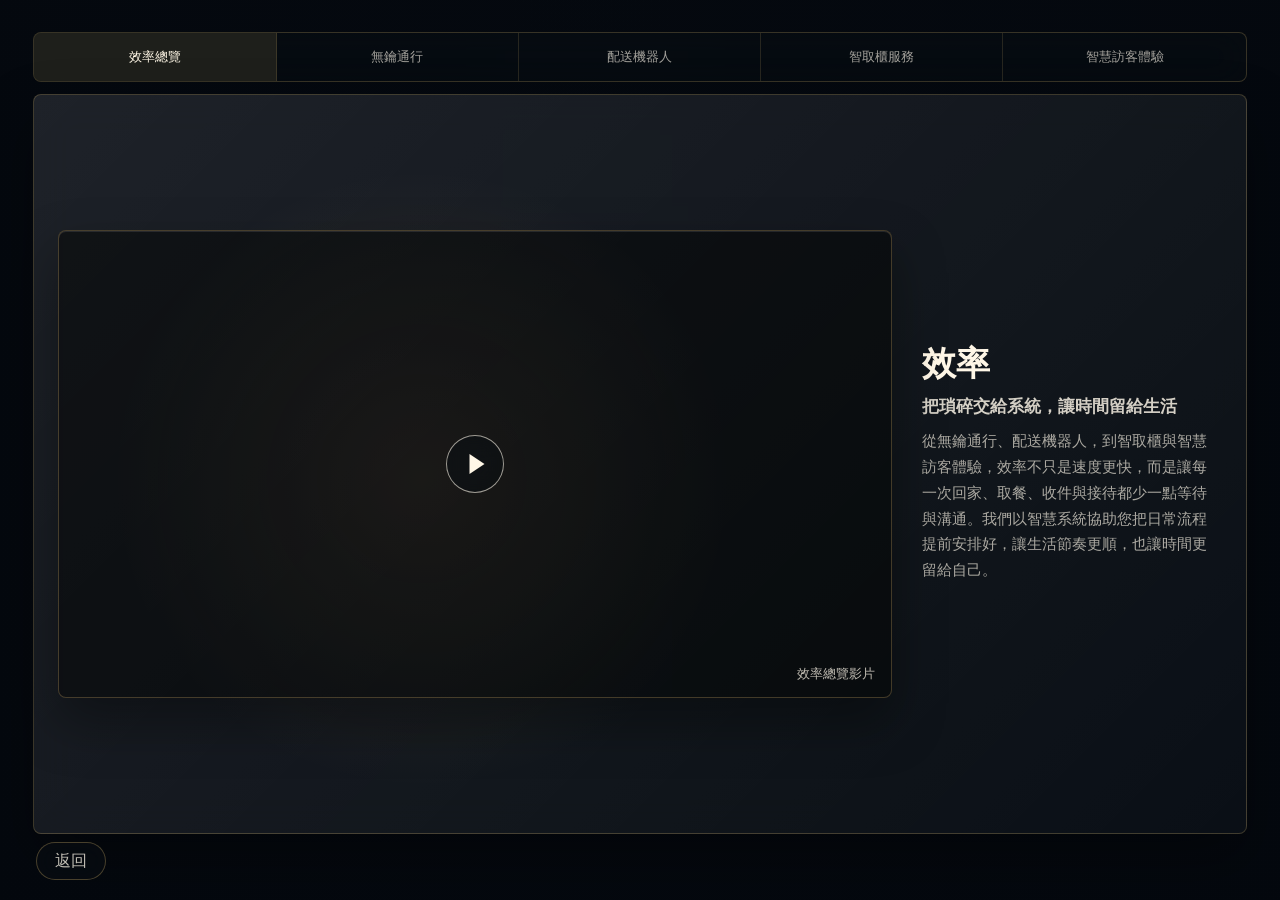
==== commit f908b0e9: "Add files via upload" ====
--- a/efficiency.html
+++ b/efficiency.html
@@ -65,8 +65,8 @@
         <article class="smart-item overview-panel is-active" data-panel="overview">
           <div class="item-copy overview-copy">
             <h2>效率</h2>
-            <h3>把等待留給系統，把從容還給生活</h3>
-            <p>從無鑰通行、配送機器人，到智取櫃與智慧訪客體驗，智慧系統協助處理日常進出、收取與接待流程，讓生活少一點等待，多一點掌握。</p>
+            <h3>把瑣碎交給系統，讓時間留給生活</h3>
+            <p>從無鑰通行、配送機器人，到智取櫃與智慧訪客體驗，效率不只是速度更快，而是讓每一次回家、取餐、收件與接待都少一點等待與溝通。我們以智慧系統協助您把日常流程提前安排好，讓生活節奏更順，也讓時間更留給自己。</p>
           </div>
           <div class="demo-area">
             <button class="feature-video" type="button" data-open-video="能源效率.mp4" aria-label="播放效率總覽影片">
@@ -110,11 +110,14 @@
 
         <article class="smart-item" data-panel="robot">
           <div class="demo-area">
-            <button class="slide-video" type="button" data-open-video="能源效率.mp4" aria-label="播放配送機器人影片">
-              <video src="能源效率.mp4" muted playsinline preload="metadata"></video>
-              <span class="play-mark" aria-hidden="true"></span>
-              <span class="video-label">Delivery Robot</span>
-            </button>
+            <div class="video-note-wrap">
+              <button class="slide-video" type="button" data-open-video="能源效率.mp4" aria-label="播放配送機器人影片">
+                <video src="能源效率.mp4" muted playsinline preload="metadata"></video>
+                <span class="play-mark" aria-hidden="true"></span>
+                <span class="video-label">Delivery Robot</span>
+              </button>
+              <p class="video-disclaimer">影片畫面為情境示意，實際機器人外觀與型號將依交付時設備規劃為準。</p>
+            </div>
           </div>
           <div class="item-copy">
             <div class="item-title-row">
@@ -124,17 +127,17 @@
                 type="button"
                 aria-label="查看配送機器人補充說明"
                 data-info-title="配送機器人"
-                data-info-copy="配送機器人協助將物品從公區送往指定位置，讓社區服務不只停在櫃台或大廳。對忙碌家庭來說，少一趟下樓，就是多一點時間留給生活。"
-              >
-                i
-              </button>
-            </div>
-            <h3>少跑一趟，多一點自在</h3>
-            <p>透過智慧配送服務，協助日常物品在社區內更有效率地移動，讓取物、收件與服務流程更省心。</p>
-            <div class="point-list">
-              <div><strong>配送更即時</strong><span>減少人員來回等待，讓物品傳遞更有效率。</span></div>
-              <div><strong>生活少打斷</strong><span>忙碌時不必特地中斷取物，日常節奏更完整。</span></div>
-              <div><strong>服務更有感</strong><span>把智慧科技轉成看得見的社區服務體驗。</span></div>
+                data-info-copy="配送機器人讓外送取餐不再只停在大廳。餐點抵達後，機器人可搭乘電梯送至您家門口，APP 會即時通知；您只需輸入取餐碼或掃描認證碼，即可安心取餐。對忙碌的日常來說，少一趟下樓，就是多一點時間留給生活。"
+              >
+                i
+              </button>
+            </div>
+            <h3>不用走下樓，餐點到門口</h3>
+            <p>配送機器人可搭乘電梯，將外送餐點送到您家門口，並透過 APP 通知取餐。不必特地下樓，在家門口即可安心取餐，生活節奏更從容。</p>
+            <div class="point-list">
+              <div><strong>不用下樓往返</strong><span>外送餐點可由配送機器人自動搭乘電梯送到您家門口，減少往返大廳的時間。</span></div>
+              <div><strong>送達通知取餐</strong><span>送達後 APP 會即時通知，輸入取餐碼或掃描認證碼即可取餐。</span></div>
+              <div><strong>生活不被打斷</strong><span>工作、休息或陪伴家人時，不必為了取餐中斷手邊安排。</span></div>
             </div>
           </div>
         </article>
@@ -155,17 +158,17 @@
                 type="button"
                 aria-label="查看智取櫃服務補充說明"
                 data-info-title="智取櫃服務"
-                data-info-copy="智取櫃讓包裹、文件或日常物品有更彈性的暫存與取用方式。您不必配合櫃台時間，也不必擔心錯過通知，回家後依照提示即可取件。"
-              >
-                i
-              </button>
-            </div>
-            <h3>不必等人，也不怕錯過</h3>
-            <p>以智慧櫃整合通知、暫存與取件流程，讓包裹與物品收取更彈性，生活安排不再被時間卡住。</p>
-            <div class="point-list">
-              <div><strong>取件更自由</strong><span>依通知自行取件，不必配合櫃台或配送時間。</span></div>
-              <div><strong>暫存更安心</strong><span>物品集中管理，降低遺漏、誤拿與等待困擾。</span></div>
-              <div><strong>流程更省心</strong><span>從通知到取件一站完成，減少日常瑣碎溝通。</span></div>
+                data-info-copy="智取櫃讓包裹、信件與文件有更彈性的暫存與取用方式。物品送達後，APP 會即時通知；您可依自己的時間前往智取櫃，掃描 QR Code 開櫃取件。24 小時皆可取用，不必等人，也不怕錯過。"
+              >
+                i
+              </button>
+            </div>
+            <h3>取件不等人，時間更自由</h3>
+            <p>包裹、信件與文件送達後，APP 會即時通知。您可依自己的時間前往智取櫃，掃描 QR Code 即可開櫃取件，24 小時都能從容收取，不必等人，也不怕錯過。</p>
+            <div class="point-list">
+              <div><strong>送達主動通知</strong><span>物品送達後 APP 會即時通知，包裹、信件與文件都有清楚暫存位置。</span></div>
+              <div><strong>掃碼開櫃取件</strong><span>前往智取櫃掃描 QR Code 即可開櫃，取件流程簡單清楚。</span></div>
+              <div><strong>24 小時不受限</strong><span>不必配合櫃台或配送時間，回家後也能安心取用。</span></div>
             </div>
           </div>
         </article>
@@ -186,17 +189,17 @@
                 type="button"
                 aria-label="查看智慧訪客體驗補充說明"
                 data-info-title="智慧訪客體驗"
-                data-info-copy="智慧訪客體驗讓來訪不再只依靠人工確認。從預約、通知、確認到通行，系統協助把流程整理清楚，讓親友來訪更順，社區管理也更有秩序。"
-              >
-                i
-              </button>
-            </div>
-            <h3>來訪更順，接待更從容</h3>
-            <p>整合訪客通知、身份確認與通行流程，讓親友、服務人員或重要來訪更容易被安排，也讓社區接待更有效率。</p>
-            <div class="point-list">
-              <div><strong>來訪先掌握</strong><span>訪客資訊與通知提前整理，減少臨時確認的混亂。</span></div>
-              <div><strong>接待少等待</strong><span>通行流程更清楚，讓訪客抵達後更快完成確認。</span></div>
-              <div><strong>管理有秩序</strong><span>訪客紀錄與權限更容易追蹤，社區服務更穩定。</span></div>
+                data-info-copy="智慧訪客體驗讓您可先透過 APP 預約訪客並產生 QR Code；訪客抵達後，可在有效時間內通行門禁、搭乘電梯前往指定樓層，不必等您下樓帶領。警衛也可掌握來訪身分與拜訪對象，減少電話確認與磁扣借還；相關通行紀錄同步到中控室，讓來訪更便利，並兼顧社區安全。"
+              >
+                i
+              </button>
+            </div>
+            <h3>從門禁到您家，訪客接待更從容</h3>
+            <p>您可透過 APP 預約訪客，產生 QR Code 分享給親友。訪客抵達後，不必在大廳等待，也不需要您下樓帶路；警衛可透過掃碼資訊確認來訪身分與拜訪對象，不必再通話確認。訪客可在有效時間內通行門禁、搭乘電梯前往指定樓層，讓來訪流程順暢又安全。</p>
+            <div class="point-list">
+              <div><strong>不用下樓接待</strong><span>訪客可依 QR Code 在有效時間內通行門禁與電梯，不必由您特地下樓帶領。</span></div>
+              <div><strong>減少溝通等待</strong><span>警衛可掌握來訪身分與拜訪對象，不必再通話反覆確認，也減少磁扣借用與歸還。</span></div>
+              <div><strong>出入更有把關</strong><span>QR Code 具有效時間與通行權限，訪客紀錄同步到中控室，讓來訪便利也兼顧社區安全。</span></div>
             </div>
           </div>
         </article>
--- a/safety.css
+++ b/safety.css
@@ -2345,10 +2345,13 @@
   display: block;
   margin-top: 8px;
   color: rgba(250, 252, 247, 0.96);
-  font-size: 48px;
-  font-weight: 430;
-  line-height: 0.95;
-  text-shadow: 0 0 24px rgba(82, 229, 202, 0.22);
+  max-width: 210px;
+  font-size: 31px;
+  font-weight: 560;
+  line-height: 1.16;
+  text-shadow:
+    0 0 18px rgba(82, 229, 202, 0.38),
+    0 0 34px rgba(82, 229, 202, 0.16);
 }
 
 .ev-main-readout em {
@@ -2370,22 +2373,22 @@
   align-self: stretch;
   min-width: 0;
   margin-left: 94px;
-  overflow: hidden;
+  overflow: visible;
 }
 
 .ev-aura {
   position: absolute;
   top: 50%;
   left: 50%;
-  width: min(390px, 92%);
-  height: 164px;
-  border-radius: 42% 42% 52% 52%;
-  background:
-    radial-gradient(ellipse at center, rgba(78, 235, 207, 0.26), rgba(78, 235, 207, 0.08) 46%, transparent 72%);
-  filter: blur(0.5px);
-  opacity: 0.82;
+  width: min(500px, 112%);
+  height: 210px;
+  border-radius: 50%;
+  background:
+    radial-gradient(ellipse at center, rgba(92, 245, 215, 0.38) 0%, rgba(92, 245, 215, 0.2) 36%, rgba(92, 245, 215, 0.08) 64%, transparent 84%);
+  filter: blur(9px) drop-shadow(0 0 18px rgba(85, 236, 207, 0.22));
+  opacity: 0.88;
   transform: translate(-50%, -42%);
-  animation: evChargeBreath 3.8s ease-in-out infinite;
+  animation: evChargeBreath 2.45s ease-in-out infinite;
 }
 
 .ev-fill-plane {
@@ -2637,7 +2640,8 @@
     sepia(8%)
     saturate(520%)
     hue-rotate(118deg)
-    drop-shadow(0 0 9px rgba(85, 230, 204, 0.18))
+    drop-shadow(0 0 11px rgba(85, 230, 204, 0.24))
+    drop-shadow(0 0 24px rgba(85, 230, 204, 0.1))
     drop-shadow(0 22px 24px rgba(0, 0, 0, 0.34));
 }
 
@@ -2710,26 +2714,28 @@
 }
 
 .ev-ref-charge {
-  stroke: rgba(86, 226, 200, 0.52);
-  stroke-width: 1.4;
-  stroke-dasharray: 8 10;
+  stroke: rgba(98, 235, 209, 0.62);
+  stroke-width: 1.8;
+  stroke-dasharray: 10 9;
   stroke-linecap: round;
-  filter: drop-shadow(0 0 8px rgba(86, 226, 200, 0.36));
-  animation: evChargeLine 2.8s linear infinite;
+  filter:
+    drop-shadow(0 0 8px rgba(86, 226, 200, 0.42))
+    drop-shadow(0 0 14px rgba(86, 226, 200, 0.2));
+  animation: evChargeLine 2.1s linear infinite;
 }
 
 @keyframes evChargeBreath {
   0%,
   100% {
-    opacity: 0.48;
-    transform: translate(-50%, -42%) scaleX(0.96) scaleY(0.9);
-    filter: blur(1px);
+    opacity: 0.58;
+    transform: translate(-50%, -42%) scale(0.98);
+    filter: blur(11px) drop-shadow(0 0 12px rgba(85, 236, 207, 0.18));
   }
 
   50% {
-    opacity: 0.92;
-    transform: translate(-50%, -42%) scaleX(1.04) scaleY(1);
-    filter: blur(0.3px) drop-shadow(0 0 20px rgba(76, 230, 204, 0.28));
+    opacity: 1;
+    transform: translate(-50%, -42%) scale(1.055);
+    filter: blur(8px) drop-shadow(0 0 24px rgba(85, 236, 207, 0.32));
   }
 }
 
@@ -2913,12 +2919,15 @@
   justify-content: space-between;
   gap: 14px;
   margin-bottom: 12px;
+  align-items: flex-start;
 }
 
 .ev-progress-label strong {
   color: rgba(243, 238, 222, 0.84);
   font-size: 12px;
   font-weight: 500;
+  text-align: right;
+  line-height: 1.35;
 }
 
 .ev-progress-track {
@@ -2933,8 +2942,20 @@
   width: 62%;
   height: 100%;
   border-radius: inherit;
-  background: linear-gradient(90deg, rgba(65, 221, 193, 0.75), rgba(223, 190, 116, 0.88));
-  box-shadow: 0 0 14px rgba(75, 232, 203, 0.45);
+  background: linear-gradient(90deg, rgba(54, 207, 181, 0.72), rgba(92, 238, 205, 0.86));
+  box-shadow: 0 0 14px rgba(75, 232, 203, 0.38);
+  animation: evLoadSharePulse 1.8s ease-in-out infinite;
+}
+
+@keyframes evLoadSharePulse {
+  0%,
+  100% {
+    filter: brightness(0.9);
+  }
+
+  50% {
+    filter: brightness(1.25);
+  }
 }
 
 .ev-console-metrics {
@@ -3532,10 +3553,10 @@
 
 .plant-row {
   display: grid;
-  grid-template-columns: 54px 1fr 72px;
+  grid-template-columns: minmax(68px, 0.9fr) minmax(0, 1.25fr);
   gap: 8px;
   align-items: center;
-  padding: 9px 0;
+  padding: 7px 0;
   border-bottom: 1px solid rgba(196, 178, 122, 0.12);
 }
 
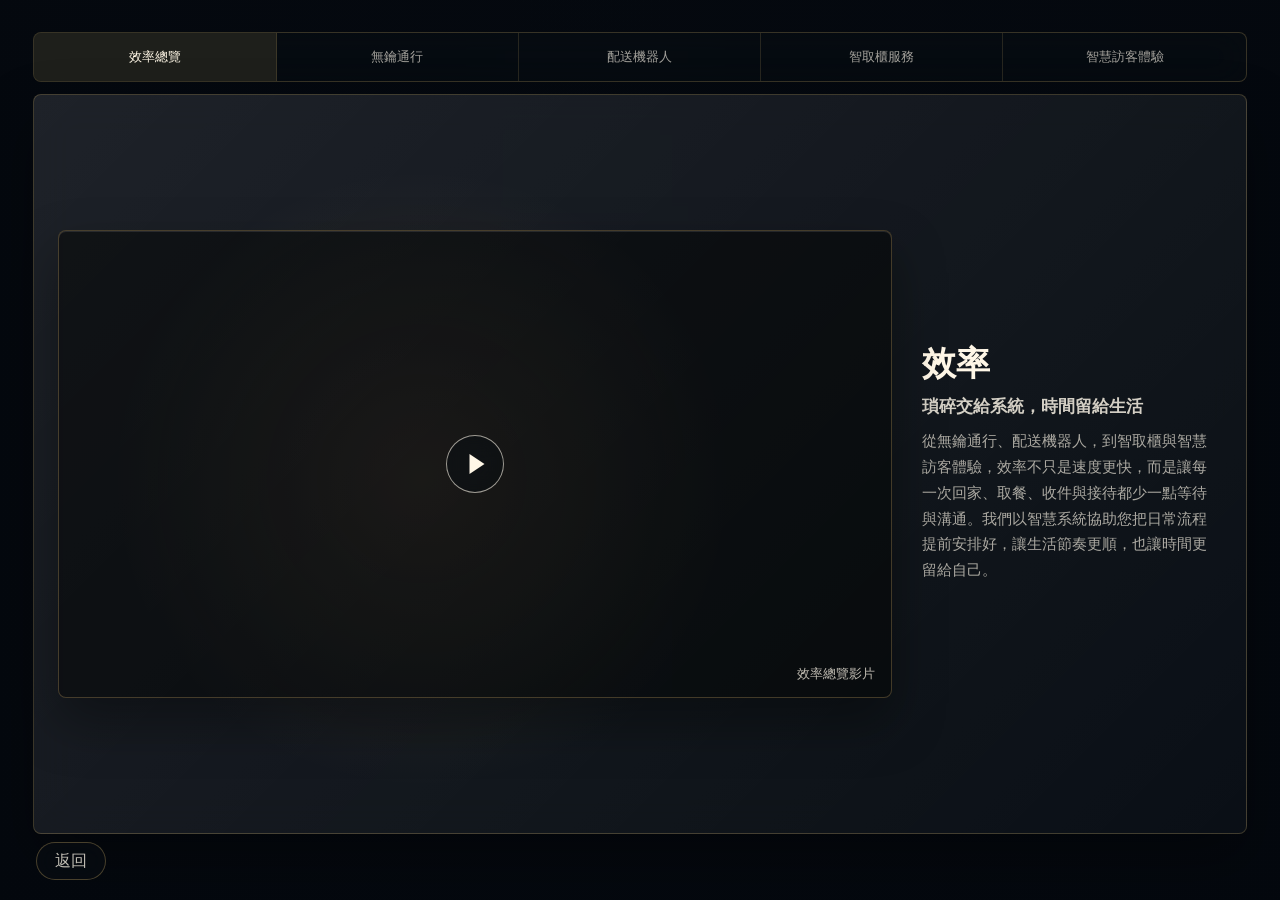
==== commit f32d7c2d: "Add files via upload" ====
--- a/efficiency.html
+++ b/efficiency.html
@@ -65,7 +65,7 @@
         <article class="smart-item overview-panel is-active" data-panel="overview">
           <div class="item-copy overview-copy">
             <h2>效率</h2>
-            <h3>把瑣碎交給系統，讓時間留給生活</h3>
+            <h3>瑣碎交給系統，時間留給生活</h3>
             <p>從無鑰通行、配送機器人，到智取櫃與智慧訪客體驗，效率不只是速度更快，而是讓每一次回家、取餐、收件與接待都少一點等待與溝通。我們以智慧系統協助您把日常流程提前安排好，讓生活節奏更順，也讓時間更留給自己。</p>
           </div>
           <div class="demo-area">
